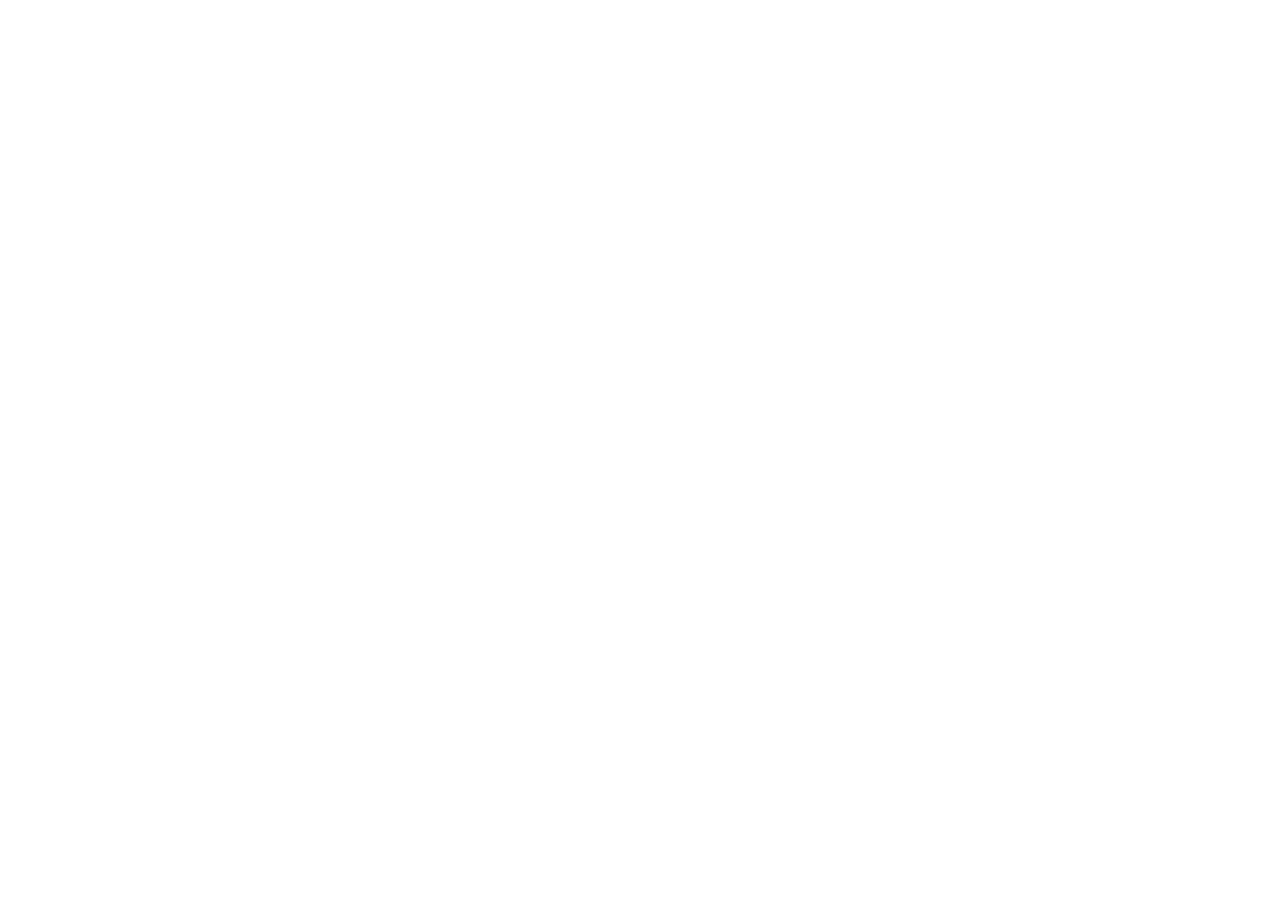
==== index.html @ 8e923820 "project setup" ====
<!DOCTYPE html>
<html lang="en">
<head>
    <meta charset="UTF-8">
    <meta name="viewport" content="width=device-width, initial-scale=1.0">
    <title>Purpose in action</title>
</head>
<body>
    
</body>
</html>
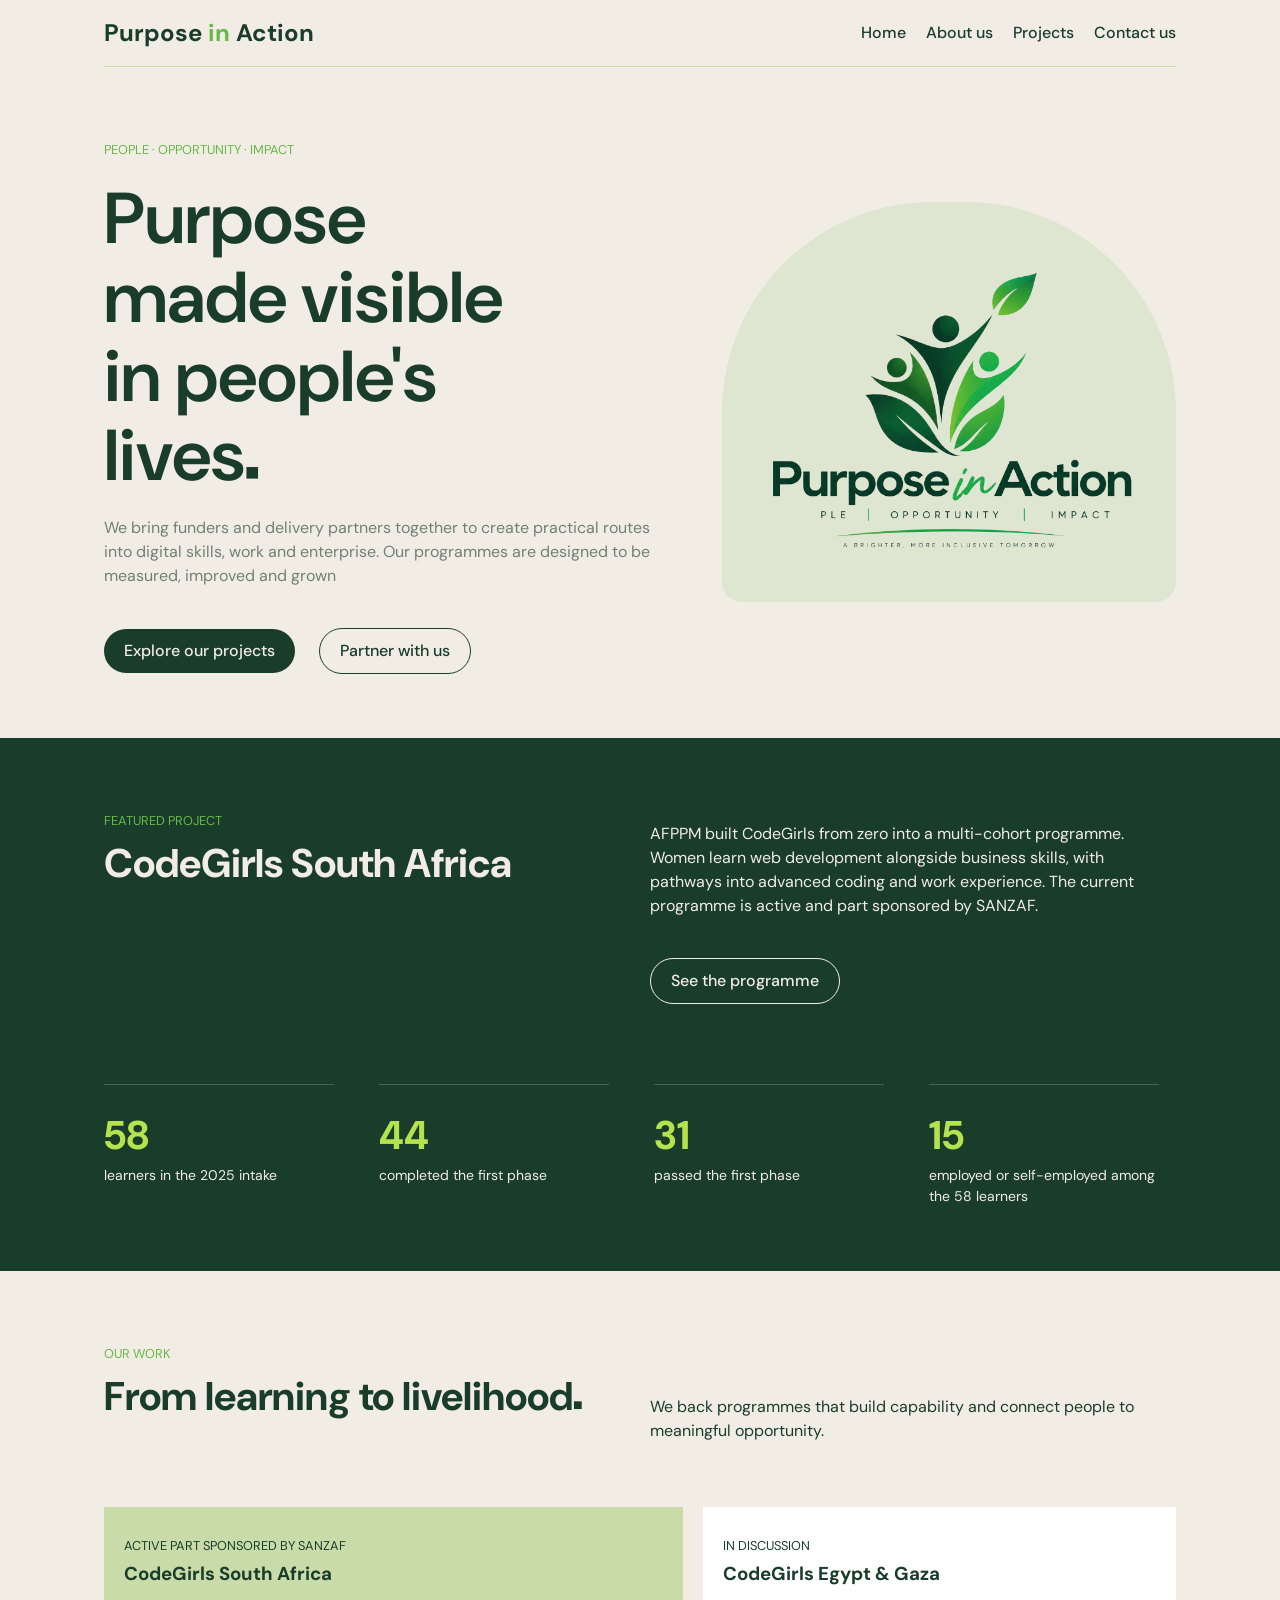
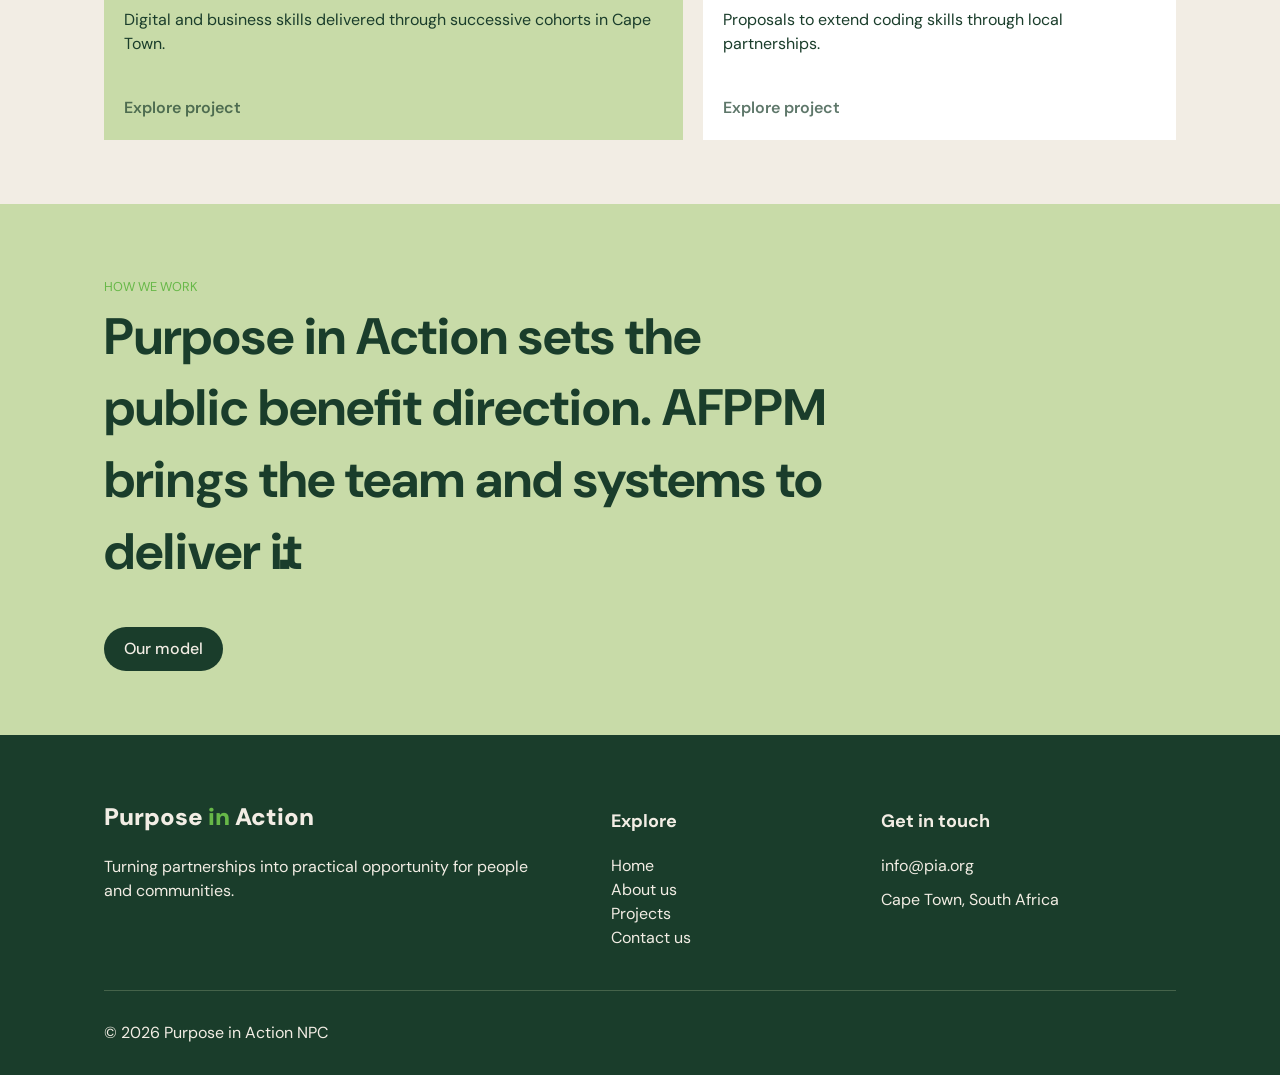
==== commit 17c5a4cd: "completed desktop version" ====
--- a/index.html
+++ b/index.html
@@ -3,9 +3,204 @@
 <head>
     <meta charset="UTF-8">
     <meta name="viewport" content="width=device-width, initial-scale=1.0">
-    <title>Purpose in action</title>
+    <title>Purpose in Action</title>
+    <link rel="stylesheet" href="./assets/css/style.css">
+
+    <!-- favicon -->
+    <link rel="shortcut icon" href="./assets/images/logo/logo-bg-white.jpg" type="image/x-icon" />
+
+    <!-- fonts -->
+     <link rel="preconnect" href="https://fonts.googleapis.com">
+<link rel="preconnect" href="https://fonts.gstatic.com" crossorigin>
+<link href="https://fonts.googleapis.com/css2?family=Baskervville:ital,wght@0,400..700;1,400..700&family=DM+Sans:ital,opsz,wght@0,9..40,100..1000;1,9..40,100..1000&family=DM+Serif+Display:ital@0;1&family=Geist:wght@100..900&family=Inter:ital,opsz,wght@0,14..32,100..900;1,14..32,100..900&family=Josefin+Sans:ital,wght@0,100..700;1,100..700&family=Lora:ital,wght@0,400..700;1,400..700&family=Merriweather:ital,opsz,wght@0,18..144,300..900;1,18..144,300..900&family=Montserrat:ital,wght@0,100..900;1,100..900&family=Nunito:ital,wght@0,200..1000;1,200..1000&family=Overpass:ital,wght@0,100..900;1,100..900&family=Plus+Jakarta+Sans:ital,wght@0,200..800;1,200..800&family=Poppins:ital,wght@0,100;0,200;0,300;0,400;0,500;0,600;0,700;0,800;0,900;1,100;1,200;1,300;1,400;1,500;1,600;1,700;1,800;1,900&family=Roboto:ital,wght@0,100..900;1,100..900&display=swap" rel="stylesheet">
+
 </head>
 <body>
+
+    <header>
+        <div class="container">
+            <nav class="navbar">
+                <div class="logo">
+                    <a href="./index.html">Purpose <span class="logo-green-text">in</span> Action</a>
+                </div>
+                <div class="main-menu">
+                    <ul>
+                        <li><a href="./index.html">Home</a></li>
+                        <li><a href="./pages/about.html">About us</a></li>
+                        <li><a href="./pages/projects.html">Projects</a></li>
+                        <li><a href="./pages/contact.html">Contact us</a></li>
+                    </ul>
+                </div>
+                <button class="hamburger" type="button">
+                <span></span>
+                <span></span>
+                <span></span>
+            </button>
+            </nav>
+        </div>
+        
+    </header>
     
+    <main>
+        <!-- HERO -->
+        <section class="hero section-spacing">
+        <div class="container hero-grid">
+            <div class="hero-content">
+                <p class="tagline light">PEOPLE &middot; OPPORTUNITY &middot; IMPACT</p>
+                <h1>Purpose made visible in people's lives</h1>
+                <p>We bring funders and delivery partners together 
+                    to create practical routes into digital skills, 
+                    work and enterprise. Our programmes are designed to be measured, 
+                    improved and grown</p>
+
+                <div class="buttons">
+                    <a href="./pages/projects.html" class="btn btn-dark">Explore our projects</a>
+                    <a href="./pages/contact.html" class="btn btn-primary">Partner with us</a>
+                </div>
+            </div>
+            <div class="hero-image">
+                <img src="./assets/images/logo/logo-transparent.png" alt="Purpose in Action">
+            </div>
+        </div>
+    </section>
+    <!-- FEATURE -->
+    <section class="featured section-spacing bg-dark">
+        <div class="container">
+            <div class="featured-top grid">
+                <div>
+                    <p class="tagline light">FEATURED PROJECT</p>
+                    <h2>CodeGirls South Africa</h2>
+                </div>
+                <div class="featured-text">
+                    <p>AFPPM built CodeGirls from zero into a multi-cohort programme. Women learn web development alongside business skills, with pathways into advanced coding and work experience. The current programme is active and part sponsored by SANZAF.</p>
+                    <a href="./pages/projects.html" class="btn btn-light">See the programme </a>
+                </div>
+            </div>
+            <div class="stats flex">
+                <div class="stat">
+                    <div class="borderline"></div>
+                    <strong>58</strong>
+                    <p>learners in the 2025 intake</p>
+                </div>
+                <div class="stat">
+                    <div class="borderline"></div>
+                    <strong>44</strong>
+                    <p>completed the first phase</p>
+                </div>
+                <div class="stat">
+                    <div class="borderline"></div>
+                    <strong>31</strong>
+                    <p>passed the first phase</p>
+                </div>
+                <div class="stat">
+                    <div class="borderline"></div>
+                    <strong>15</strong>
+                    <p>employed or self-employed among the 58 learners</p>
+                </div>
+            </div>
+        </div>
+    </section>
+    <!-- OUR WORK -->
+<section class="our-work-section section-spacing">
+            <div class="container">
+                <div class="grid">
+            <div class="work-left">
+                <p class="tagline light">OUR WORK</p>
+                <h2>From learning to livelihood</h2>
+            </div>
+            <div class="work-right">
+                <p>We back programmes that build capability and connect people to meaningful opportunity.</p> 
+            </div>
+            </div>
+            <div class="work-cards-grid hero-grid ">
+                <div class="work-card-big ">
+                    <p class="tagline">ACTIVE PART SPONSORED BY SANZAF</p>
+                    <h3>CodeGirls South Africa</h3>
+                    <p>Digital and business skills delivered through successive cohorts in Cape Town.</p>
+                    <div class="link-text">
+                        <a href="#">Explore project</a>
+                    </div>
+                </div>
+                <div class="work-card-small">
+                    <p class="tagline">IN DISCUSSION</p>
+                    <h3>CodeGirls Egypt & Gaza</h3>
+                    <p>Proposals to extend coding skills through local partnerships.</p>
+                    <div class="link-text">
+                        <a href="#">Explore project</a>
+                    </div>
+                </div>
+
+            </div>
+            </div>
+        </section>
+        <!-- CALL TO ACTION -->
+        <section class="cta-section section-spacing bg-green">
+            <div class="container">
+            <p class="tagline light">HOW WE WORK</p>
+            <h2>Purpose in Action sets the public benefit direction. 
+                AFPPM brings the team and systems to deliver it</h2>
+            <div class="buttons">
+                    <a href="./pages/projects.html" class="btn btn-dark">Our model</a>
+                </div>
+                </div>
+        </section>
+        
+    </main>
+
+    <footer class="footer bg-dark ">
+    <div class="container">
+        <div class="footer-grid">
+            <div class="logo">
+                <a href="index.html" class="logo footer-logo">Purpose <span class="logo-green-text">in</span> Action</a>
+                <p>Turning partnerships into practical opportunity for people and communities.</p>
+            </div>
+
+            <nav>
+                <h2>Explore</h2>
+                <ul>
+                        <li><a href="./index.html">Home</a></li>
+                        <li><a href="./pages/about.html">About us</a></li>
+                        <li><a href="./pages/projects.html">Projects</a></li>
+                        <li><a href="./pages/contact.html">Contact us</a></li>
+                    
+                    </ul>
+            </nav>
+
+            <div>
+                <h2>Get in touch</h2>
+                <address>
+                <a href="mailto:info@pia.org">info@pia.org</a>
+                <p>Cape Town, South Africa</p>
+                </address>
+            </div>
+        </div>
+
+        <div class="footer-bottom">
+            <p>&copy; 2026 Purpose in Action NPC</p>
+        </div>
+    </div>
+</footer>
+
+
+
+
+
+
+
+
+
+
+
+
+
+
+
+
+
+
+
+
+
+    <script src="./assets/js/main.js"></script>
 </body>
 </html>
--- a/assets/css/style.css
+++ b/assets/css/style.css
@@ -0,0 +1,541 @@
+/* ===============================
+ROOT VARIABLES
+================================= */
+:root {
+    --dark-green:  #1a3d2b;
+    --medium-green: #1a3d2bb3;
+    --light-green: #c8dba8;
+    --pale-green: #dee6d2;
+    --cream: #f2ede4;
+    --white: #ffffff;
+    --text-light: #718078;
+    --green-accent: #b5e34d;
+    --lt-green-text: #67b848;
+
+    --spacing-xs: 0.5rem;   /* 8px */
+    --spacing-sm: 1rem;     /* 16px */
+    --spacing-md: 1.5rem;   /* 24px */
+    --spacing-lg: 2rem;     /* 32px */
+    --spacing-xl: 3rem;     /* 48px */
+    --spacing-2xl: 4rem;    /* 64px */
+    --spacing-3xl: 5rem;    /* 80px */
+    --spacing-4xl: 6rem;    /* 96px */
+
+    ----card-radius: 2px;
+}
+
+/* =============================
+BASE STYLES
+================================ */
+* {
+  margin: 0;
+  padding: 0;
+  box-sizing: border-box;
+}
+
+html {
+    scroll-behavior: smooth;
+}
+
+body {
+  font-family: DM Sans;
+  font-size: 16px;
+  line-height: 1.5;
+  background-color: var(--cream);
+  color: var(--dark-green);
+}
+
+.container {
+    max-width: 1200px;
+    margin: 0 auto;
+    padding: 0 var(--spacing-2xl);
+    /* border: 1px solid red; */
+}
+
+.section-spacing {
+  padding: var(--spacing-2xl) 0;
+}
+
+img {
+    display: block;
+    max-width: 100%;
+}
+
+a {
+    color: inherit;
+    text-decoration: none;
+}
+
+ul {
+    list-style: none;
+}
+
+.bg-light {
+    background: var(--cream);
+}
+
+.bg-dark {
+    background: var(--dark-green);
+    color: var(--cream);
+}
+
+.bg-green {
+  background-color: var(--light-green);
+}
+
+.grid {
+    display: grid;
+    grid-template-columns: 1fr 1fr;
+    gap: 20px;
+}
+
+.flex {
+    display: flex;
+    justify-content: space-between;
+}
+
+.three-col-grid {
+  display: grid;
+  grid-template-columns: 1fr 1fr 1fr;
+  gap: 20px;
+}
+
+/* Buttons */
+
+.btn {
+  display: inline-block;
+  padding: 10px 20px;
+  background: var(--light-green);
+  color: #333;
+  font-weight: 500;
+  text-decoration: none;
+  border: none;
+  border-radius: 50px;
+  cursor: pointer;
+  text-align: center;
+  transition: 0.5s;
+}
+
+.btn:hover {
+  opacity: 0.8;
+}
+
+.btn-primary {
+  background: transparent;
+  color: var(--dark-green);
+  border: 1px solid var(--dark-green);
+}
+
+.btn-dark {
+  background: var(--dark-green);
+  color: var(--cream);
+}
+
+.btn-light {
+  background: transparent;
+  color: var(--cream);
+  border: 1px solid var(--cream);
+}
+
+.tagline {
+    font-size: 0.8rem;
+    line-height: 1.4;
+    font-weight: normal;
+    margin: 10px 0 5px;
+}
+
+.tagline.light {
+    color: var(--lt-green-text);
+}
+
+.logo-green-text {
+    color: var(--lt-green-text);
+}
+
+.hero h1 {
+    font-size: 4.5rem;
+    line-height: 1.1;
+    font-weight: 600;
+    margin: 20px 0;
+    max-width: 80%;
+}
+
+.hero p {
+    color: var(--text-light);
+    max-width: 560px;
+
+}
+
+.hero h1:after {
+  content: "\25A0";
+  font-size: 24px;
+}
+
+h2 {
+    font-size: 2.5rem;
+  line-height: 1.4;
+}
+
+address {
+  font-weight: 400;
+  font-style: normal;
+}
+/* ============== NAVIGATION */
+.navbar .logo a {
+  font-weight: 700;
+  font-size: 1.5rem;
+  color: var(--green-dark);
+}
+
+.navbar ul li a {
+  font-weight: 500;
+  color: var(--text-primary);
+}
+
+.navbar {
+  display: flex;
+  justify-content: space-between;
+  align-items: center;
+  border-bottom: 1px solid var(--light-green);
+  padding: 15px 0;
+}
+
+.navbar ul {
+  display: flex;
+  gap: 20px;
+}
+
+/* =======================================
+HERO
+========================================== */
+
+.hero-grid {
+    display: grid;
+    grid-template-columns: 1.1fr 0.9fr;
+    gap: 4rem;
+    align-items: center;
+}
+
+.buttons a {
+  margin-right: 20px;
+}
+
+.hero-image {
+  background-color: var(--pale-green);
+  border-top-left-radius: 210px;
+  border-top-right-radius: 210px;
+  border-bottom-left-radius: 20px;
+  border-bottom-right-radius: 20px;
+  width: 100%;
+  height: 400px;
+
+}
+
+.hero-image img {
+  /* max-width: 80%; */
+  margin-top: 60px;
+}
+
+.hero-grid p:last-of-type {
+    padding-bottom: 40px;
+
+}
+/* ======================================
+FEATURE
+========================================= */
+.featured-text p {
+    margin-top: 20px;   
+}
+
+.featured-text a {
+    margin-top: 40px;   
+}
+
+.stats {
+    margin-top: 80px;
+}
+
+
+.stat:last-child{
+    width: 23%;
+}
+
+.stat strong {
+    font-size: 2.5rem;
+    margin-top: 20px;
+    color: var(--green-accent);
+    display: inline-block;
+}
+
+.stat p {
+    font-size: 0.875rem;
+}
+
+.borderline {
+  width: 230px;
+  height: 1px;
+  background-color: #c8dba83e;
+}
+
+/* ======================================
+OUR WORK
+========================================= */
+.our-work-section h2:after , .cta-section h2:after {
+  content: "\25A0";
+  font-size: 16px;
+}
+.work-right {
+    margin-top: 60px;
+}
+
+.work-cards-grid {
+    gap: 1.25rem;
+    margin-top: var(--spacing-2xl);
+}
+
+.work-card-big {
+  background-color: var(--light-green);
+  padding: 20px;
+  border-radius: var(--card-radius);
+}
+
+.work-card-small {
+  background-color: var(--white);
+  padding: 20px;
+  border-radius: var(--card-radius);
+}
+
+.work-cards-grid h3 {
+  margin-bottom: 20px;
+}
+
+.link-text a{
+  font-weight: 600;
+  color: var(--medium-green);
+}
+
+/* ======================================
+CALL TO ACTION
+========================================= */
+.cta-section h2{
+  font-size: 3.2rem;
+  max-width: 730px;
+  margin-bottom: 40px;
+}
+
+
+/* ======================================
+ABOUT PAGE
+========================================= */
+.about-head p:last-of-type {
+    padding-top: 20px;
+}
+
+.model-info h2 {
+  line-height: 1.2;
+}
+
+.model-info h2:after,.governance h2:after,.pipeline h2:after {
+  content: "\25A0";
+  font-size: 16px;
+}
+
+.model-info .featured-text p {
+  margin-bottom: 20px;
+}
+
+.governance .featured-text {
+  margin-top: 40px;
+  width: 75%;
+}
+
+.governance-grid {
+  margin-top: var(--spacing-2xl);
+}
+
+.governance-grid .card {
+  border-radius: var(----card-radius);
+}
+/* =======================================
+PROJECTS PAGE
+========================================== */
+
+.sponsor {
+  background-color: var(--light-green);
+  padding: var(--spacing-xl);
+}
+.sponsor-info {
+  margin-top: 40px;
+}
+
+.sponsor-details {
+  padding: 0;
+}
+
+.pipeline .featured-text {
+  margin-top: 40px;
+}
+
+.cta-section h2:last-of-type:after {
+  content: "\25A0";
+  font-size: 19px;
+  position: relative;
+  right: 23.12px;
+  top: 1px;
+}
+
+.three-col-grid .card {
+  background-color: var(--white);
+  padding: var(--spacing-md);
+  border-radius: var(--card-radius);
+}
+
+.three-col-grid .card p:last-of-type {
+  font-size: 14px;
+  margin-top: 20px;
+}
+
+/* =======================================
+CONTACT PAGE
+========================================== */
+.contact-details {
+  padding: 0 0 var(--spacing-2xl);
+}
+.contact-head h1 {
+    max-width: 700px;
+}
+
+.contact-cards .card {
+  background-color: var(--white);
+  border-radius: var(----card-radius);
+  padding: var(--spacing-md);
+}
+
+.contact-cards .card p {
+  margin: 20px 0;
+}
+
+.contact-cards .card a {
+  font-weight: 600;
+  margin-bottom: 2px;
+  display: block;
+}
+
+.contact-cards .card:last-child h2 {
+  font-size: 1.5em;
+}
+
+/* ======================================
+FOOTER
+========================================= */
+.footer {
+    padding: 4rem 0 0;
+}
+.footer-grid {
+    display: grid;
+    grid-template-columns: 1.5fr 0.7fr 1fr;
+    gap: 4rem;
+    border-bottom: 1px solid #c8dba83e;
+    padding-bottom: 40px;
+}
+
+.footer .logo a {
+  color: var(--cream-color);
+  font-weight: 900;
+  font-size: 1.5rem;
+  display: block;
+  margin-bottom: 20px;
+}
+
+.footer address {
+  color: var(--cream-color);
+}
+
+.footer h2 {
+    font-size: 1.125rem;
+    margin: 10px 0 20px;
+}
+
+.footer p{
+    margin: 10px 0;
+}
+
+.footer-bottom {
+    padding: 20px 0;
+}
+
+
+
+/* ============== HAMBURGER */
+
+.hamburger {
+  display: none;
+  flex-direction: column;
+  gap: 5px;
+  padding: 5px;
+  border: 0;
+  background: transparent;
+  cursor: pointer;
+}
+
+.hamburger span {
+  display: block;
+  width: 25px;
+  height: 3px;
+  background-color: var(--dark-green);
+}
+
+/* =============================================
+MEDIA QUERIES
+================================================ */
+
+@media (max-width: 960px){
+
+}
+
+@media (max-width: 670px) {
+  .container {
+    max-width: 1100px;
+    margin: 0 auto;
+    padding: 0 15px;
+  }
+
+  .navbar {
+    position: relative;
+  }
+
+  .hamburger {
+    display: flex;
+  }
+
+  .main-menu {
+    display: none;
+    position: absolute;
+    top: 100%;
+    left: 0;
+    width: 100%;
+    background-color: white;
+    padding: 20px;
+    z-index: 10;
+  }
+
+  .main-menu.active {
+    display: block;
+  }
+
+  .navbar ul {
+    display: flex;
+    flex-direction: column;
+    gap: 0;
+    padding: 20px;
+  }
+
+  .navbar ul li a {
+    display: block;
+    padding: 15px 0;
+  }
+}
+
+@media (max-width: 500px) {
+  
+}
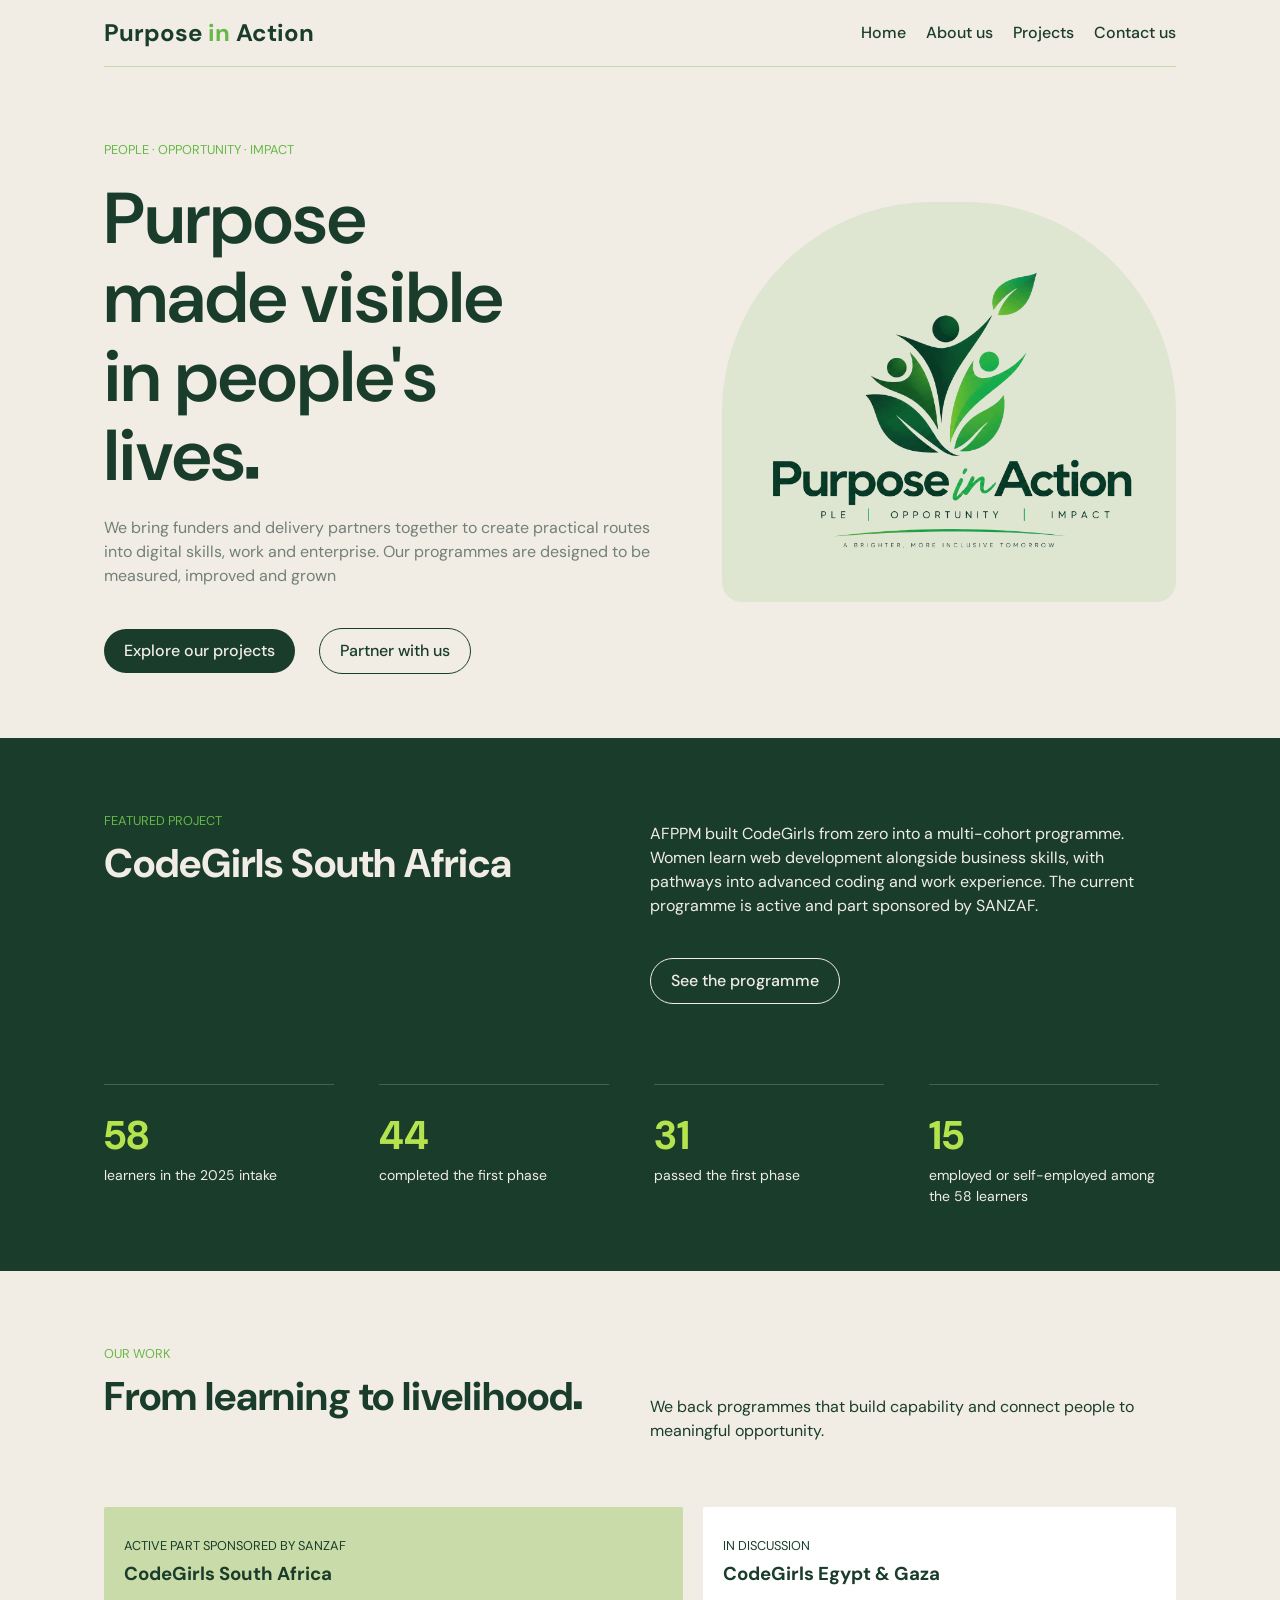
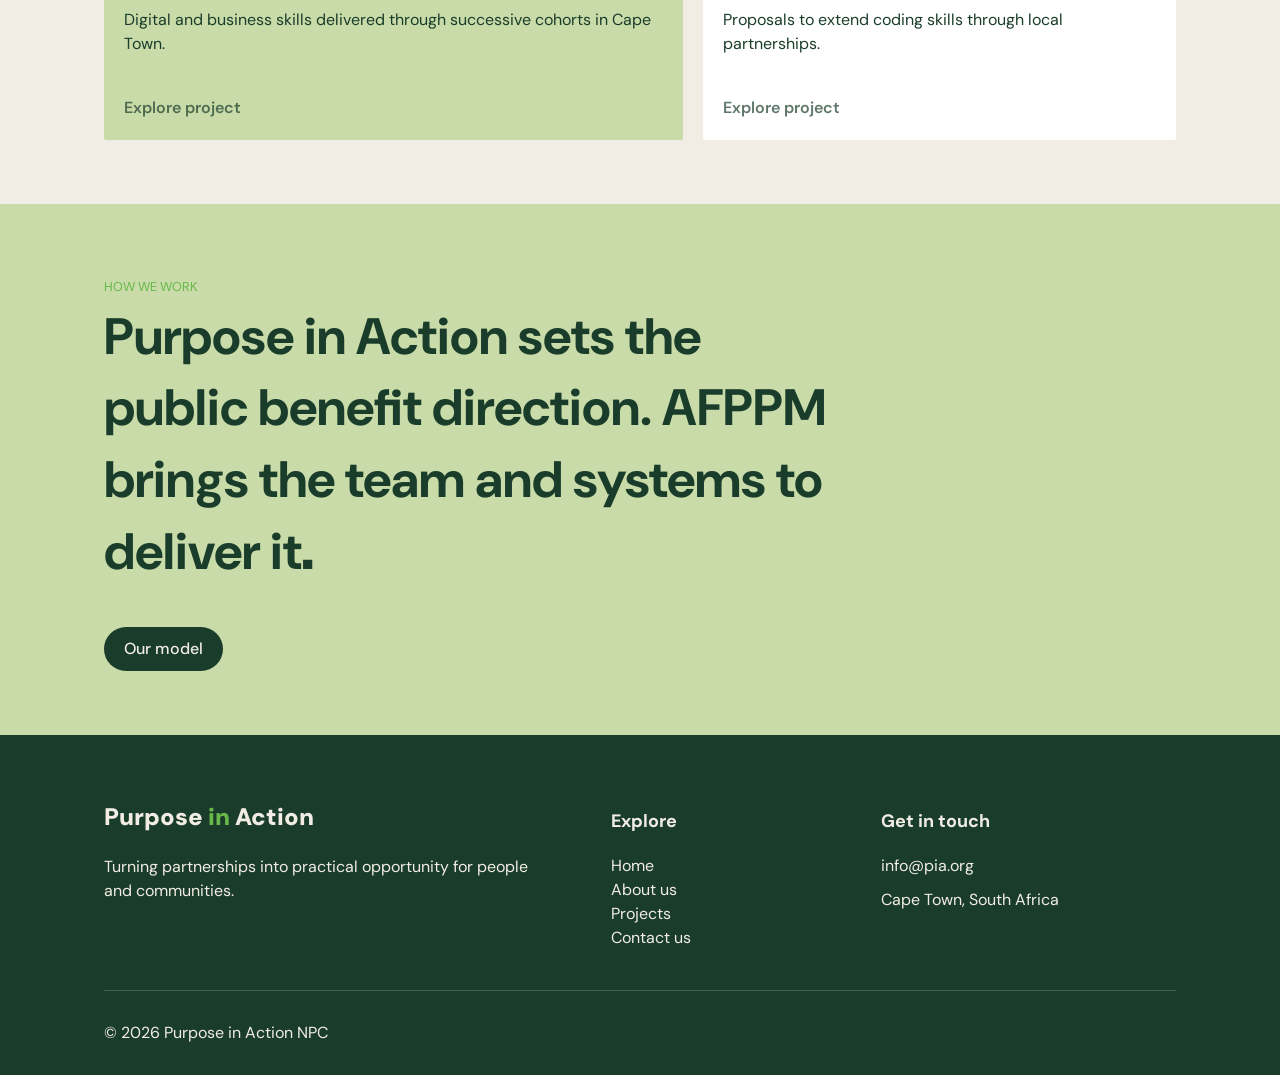
==== commit 918d1363: "Added media query for device size 768px" ====
--- a/index.html
+++ b/index.html
@@ -103,7 +103,7 @@
     <!-- OUR WORK -->
 <section class="our-work-section section-spacing">
             <div class="container">
-                <div class="grid">
+                <div class="grid ">
             <div class="work-left">
                 <p class="tagline light">OUR WORK</p>
                 <h2>From learning to livelihood</h2>
@@ -166,7 +166,7 @@
                     </ul>
             </nav>
 
-            <div>
+            <div class="company-address">
                 <h2>Get in touch</h2>
                 <address>
                 <a href="mailto:info@pia.org">info@pia.org</a>
--- a/assets/css/style.css
+++ b/assets/css/style.css
@@ -21,7 +21,7 @@
     --spacing-3xl: 5rem;    /* 80px */
     --spacing-4xl: 6rem;    /* 96px */
 
-    ----card-radius: 2px;
+    --card-radius: 2px;
 }
 
 /* =============================
@@ -354,7 +354,8 @@
 }
 
 .governance-grid .card {
-  border-radius: var(----card-radius);
+  border-radius: var(--card-radius);
+  border-top: 2px solid var(--dark-green);
 }
 /* =======================================
 PROJECTS PAGE
@@ -380,7 +381,7 @@
   content: "\25A0";
   font-size: 19px;
   position: relative;
-  right: 23.12px;
+  right: 0px;
   top: 1px;
 }
 
@@ -393,6 +394,10 @@
 .three-col-grid .card p:last-of-type {
   font-size: 14px;
   margin-top: 20px;
+}
+
+.three-col-grid {
+  margin-top: var(--spacing-2xl);
 }
 
 /* =======================================
@@ -407,7 +412,7 @@
 
 .contact-cards .card {
   background-color: var(--white);
-  border-radius: var(----card-radius);
+  border-radius: var(--card-radius);
   padding: var(--spacing-md);
 }
 
@@ -490,16 +495,37 @@
 ================================================ */
 
 @media (max-width: 960px){
-
-}
-
-@media (max-width: 670px) {
+.hero h1 {
+    font-size: 3.5rem;
+}
+
+.hero h1:after {
+  font-size: 18px;
+}
+
+.hero-image {
+   height: 340px;
+}
+
+.borderline {
+  width: 200px;
+}
+
+}
+
+@media (max-width: 768px) {
   .container {
     max-width: 1100px;
-    margin: 0 auto;
-    padding: 0 15px;
-  }
-
+    padding: 0 var(--spacing-lg);
+  }
+
+  .section-spacing{
+    padding: var(--spacing-xl) 0;
+  }
+  .grid {
+    grid-template-columns: 1fr;
+  }
+  
   .navbar {
     position: relative;
   }
@@ -534,8 +560,281 @@
     display: block;
     padding: 15px 0;
   }
-}
-
-@media (max-width: 500px) {
+/* hero */
+  .hero-grid {
+    grid-template-columns: 1fr;
+    justify-items: center;
+    text-align: center;
+  }
+
+  .hero h1 {
+    max-width: 80%;
+    margin: 0px auto;
+  }
+
+  .hero-content p {
+    margin: 20px auto;
+  }
+
+  .hero-grid p:last-of-type {
+    padding-bottom: 20px;
+}
+
+  .hero-image {
+   width: 60%;
+   height: 345px;
+  border-top-left-radius: 170px;
+  border-top-right-radius: 170px; 
+}
+
+  .hero-image img {
+  width: 80%;
+  margin: 60px auto 0;
+}
+
+/* feature */
+
+.stat strong {
+    font-size: 2rem;
+}
+
+.borderline {
+  width: 160px;
+}
+/* our work */
+
+.work-left, .work-right {
+  text-align: center;
+}
+
+.work-right {
+    margin-top: 0px;
+}
+
+.work-cards-grid {
+    grid-template-columns: 0.8fr 0.6fr;
+    margin-top: var(--spacing-xl);
+    text-align: left;
+}
+
+.work-cards-grid h3 {
+  margin-bottom: 10px;
+}
+
+.work-card-big p:last-of-type, .work-card-small p:last-of-type {
+  padding: 0 0 10px;
+}
+
+/* cta */
+.cta-section h2{
+  font-size: 2.5rem;
   
+}
+
+/* ABOUT PAGE */
+
+.about-head {
+  text-align: center;
+}
+
+.about-head h1 {
+  width: 100%;
+  margin: 15px auto;
+
+}
+
+.about-head p{
+  margin: 0 auto;
+}
+
+/* feature */
+.featured-top.grid {
+  gap: 0px;
+}
+.featured-text {
+  margin-top: 20px;
+}
+
+.grid.governance  {
+    gap: 0px;
+}
+
+/* .featured-text p {
+    margin-top: 20px;
+} */
+
+.featured-text p:first-of-type {
+    width: 100%;
+}
+
+.pipeline .featured-text {
+    margin-top: 0px;
+}
+.governance .featured-text {
+    margin-top: 0px;
+    width: 75%;
+}
+
+.governance-grid {
+  margin-top: var(--spacing-xl);
+}
+
+.three-col-grid {
+  margin-top: var(--spacing-xl);
+  grid-template-columns: 1fr;
+}
+
+  
+
+}
+
+@media (max-width: 375px) {
+   .container {
+    max-width: 1100px;
+    margin: 0 auto;
+    padding: 0 var(--spacing-sm);
+  }
+
+  .section-spacing{
+    padding: var(--spacing-xl) 0;
+  }
+
+   .hero h1 {
+    margin: 10px auto;
+    font-size: 2.5em;
+  }
+
+  .hero h1:after {
+  font-size: 12px;
+}
+
+.buttons {
+  display: grid;
+  gap: 20px;
+}
+
+.buttons a {
+  margin-right: 0px;
+}
+
+  .hero-image {
+   width: 100%;
+   height: 255px;
+  border-top-left-radius: 130px;
+  border-top-right-radius: 130px; 
+ 
+}
+
+  .hero-image img {
+  width: 90%;
+  margin: 30px auto 0;
+}
+
+.hero-grid {
+  gap: 3rem;
+}
+
+h2 {
+    font-size: 2rem;
+}
+
+.flex {
+  flex-direction: column;
+  justify-content: center;
+  text-align: center;
+}
+
+.borderline {
+  display: none;
+}
+
+.featured .grid {
+ text-align: center;
+}
+
+.featured-top .tagline, .our-work-section .tagline {
+  margin-bottom: var(--spacing-sm);
+}
+
+.stats {
+    margin-top: var(--spacing-xl);
+}
+
+.stat:last-child{
+    text-align: center;
+    width: 100%;
+}
+
+.stat {
+  margin: 10px 0 0;
+}
+
+.our-work-section h2:after , .cta-section h2:after, .cta-section h2:last-of-type:after{
+  font-size: 12px;
+}
+
+.work-cards-grid {
+    grid-template-columns: 1fr;
+    margin-top: var(--spacing-xl);
+    text-align: left;
+}
+
+.work-card-big p, .work-card-small p {
+  display: block;
+  margin-bottom: 12px;
+}
+
+.cta-section h2 {
+  font-size: 1.8em;
+  margin-top: 12px;
+}
+
+.footer {
+    padding: 2.5rem 0 0;
+} 
+
+.footer-grid {
+    grid-template-columns: repeat(0, 1fr);
+    grid-template-rows: repeat(0, 1fr);
+    gap: 10px;
+}
+
+.footer-grid .logo {
+    grid-column: span 3 / span 3;
+}
+
+.footer-grid nav {
+   grid-row: span 2 / span 2;
+    grid-row-start: 2;
+    margin-bottom: 10px;
+}
+
+.footer-grid .company-address {
+    grid-row: span 2 / span 2;
+    grid-row-start: 4;
+}
+  
+
+.footer h2 {
+    margin: 10px 0 10px;
+}
+
+.featured-text p {
+        margin-top: 0px;
+    }
+
+.governance .featured-text {
+    margin-top: 0px;
+    width: 100%;
+}
+
+    .featured-text p:first-of-type {
+        margin-bottom: 0px;
+        width: 100%;
+    }
+
+
+
+
+
 }
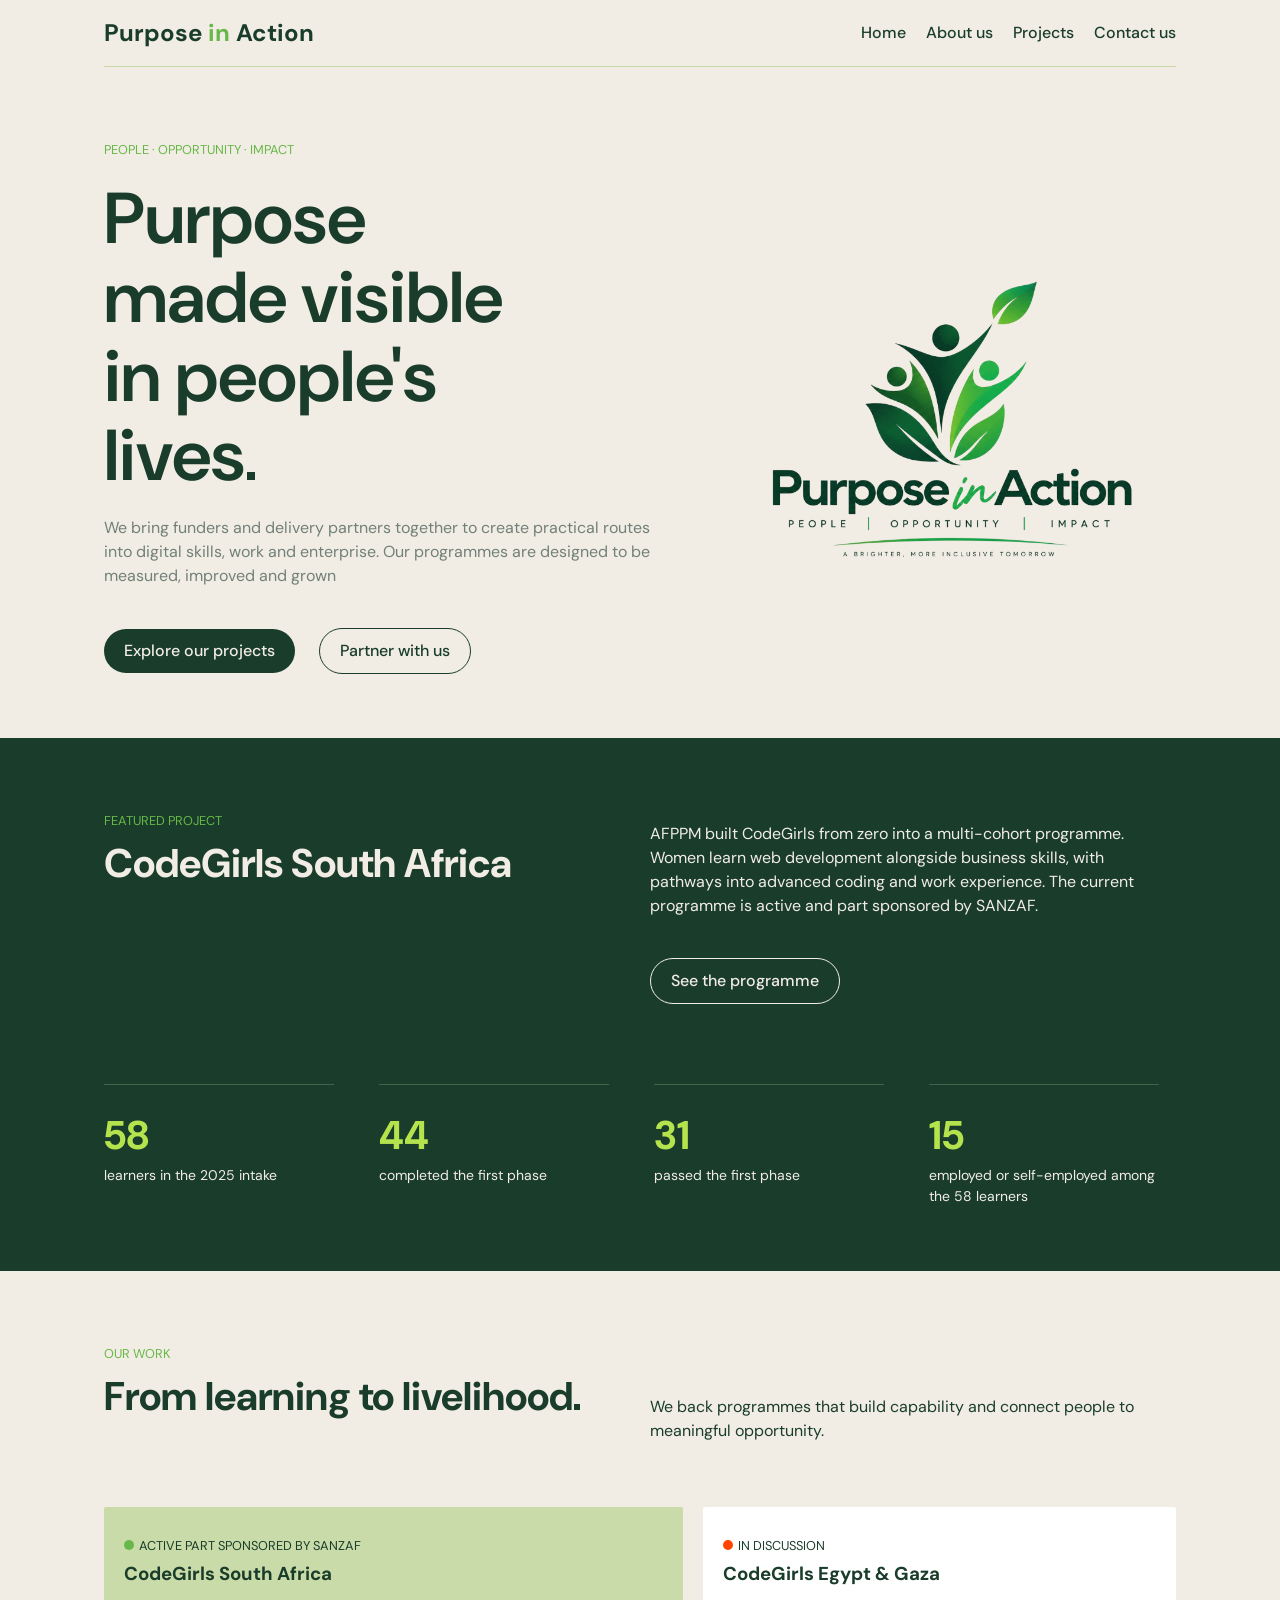
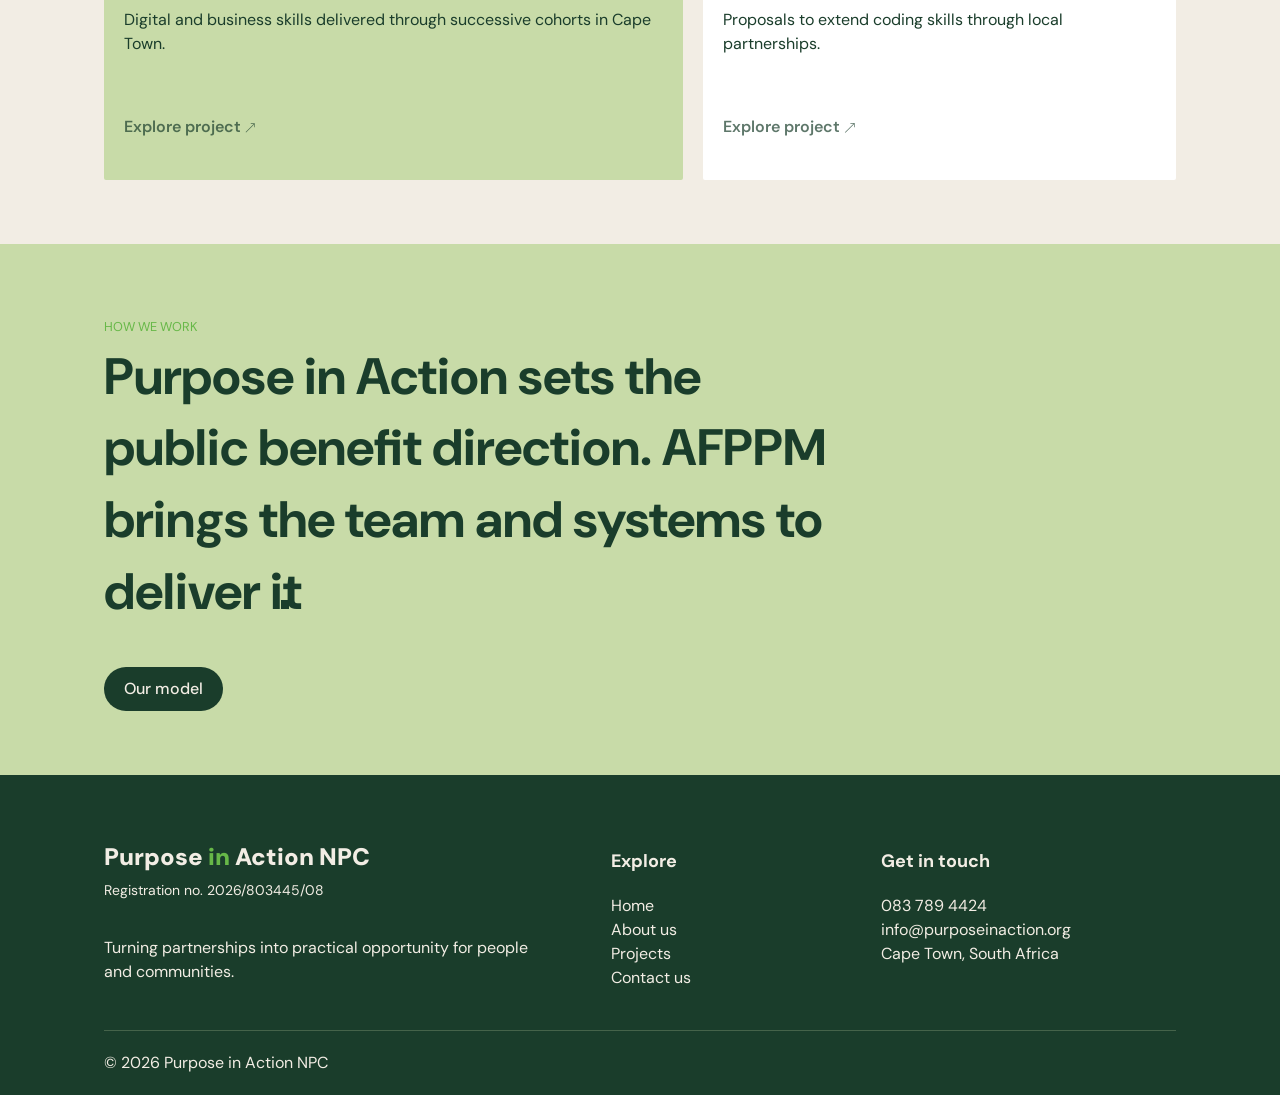
==== commit cf329ce5: "Added images and icons" ====
--- a/index.html
+++ b/index.html
@@ -47,7 +47,7 @@
         <div class="container hero-grid">
             <div class="hero-content">
                 <p class="tagline light">PEOPLE &middot; OPPORTUNITY &middot; IMPACT</p>
-                <h1>Purpose made visible in people's lives</h1>
+                <h1>Purpose made visible in people's lives<span class="square"></span></h1>
                 <p>We bring funders and delivery partners together 
                     to create practical routes into digital skills, 
                     work and enterprise. Our programmes are designed to be measured, 
@@ -59,7 +59,7 @@
                 </div>
             </div>
             <div class="hero-image">
-                <img src="./assets/images/logo/logo-transparent.png" alt="Purpose in Action">
+                <img src="./assets/images/logo/logo-bg-white-transparent.png" alt="Purpose in Action">
             </div>
         </div>
     </section>
@@ -106,7 +106,7 @@
                 <div class="grid ">
             <div class="work-left">
                 <p class="tagline light">OUR WORK</p>
-                <h2>From learning to livelihood</h2>
+                <h2>From learning to livelihood<span class="square"></span></h2>
             </div>
             <div class="work-right">
                 <p>We back programmes that build capability and connect people to meaningful opportunity.</p> 
@@ -114,19 +114,23 @@
             </div>
             <div class="work-cards-grid hero-grid ">
                 <div class="work-card-big ">
-                    <p class="tagline">ACTIVE PART SPONSORED BY SANZAF</p>
+                    <p class="tagline"><span class="circle"></span> ACTIVE PART SPONSORED BY SANZAF</p>
                     <h3>CodeGirls South Africa</h3>
                     <p>Digital and business skills delivered through successive cohorts in Cape Town.</p>
                     <div class="link-text">
-                        <a href="#">Explore project</a>
+                        <a href="./pages/projects.html">Explore project
+                           <svg class="arrow" width="64px" height="64px" viewBox="0 0 24 24" xmlns="http://www.w3.org/2000/svg" fill="#1a3d2bb3"><g id="SVGRepo_bgCarrier" stroke-width="0"></g><g id="SVGRepo_tracerCarrier" stroke-linecap="round" stroke-linejoin="round"></g><g id="SVGRepo_iconCarrier"><path d="M13 5h6v6h-1V6.707L6.104 18.604l-.707-.707L17.293 6H13z"></path><path fill="none" d="M0 0h24v24H0z"></path></g></svg>
+                        </a>
                     </div>
                 </div>
                 <div class="work-card-small">
-                    <p class="tagline">IN DISCUSSION</p>
+                    <p class="tagline"><span class="circle-two"></span> IN DISCUSSION</p>
                     <h3>CodeGirls Egypt & Gaza</h3>
                     <p>Proposals to extend coding skills through local partnerships.</p>
                     <div class="link-text">
-                        <a href="#">Explore project</a>
+                       <a href="./pages/projects.html">Explore project
+                           <svg class="arrow arrow-two" width="64px" height="64px" viewBox="0 0 24 24" xmlns="http://www.w3.org/2000/svg" fill="#1a3d2bb3"><g id="SVGRepo_bgCarrier" stroke-width="0"></g><g id="SVGRepo_tracerCarrier" stroke-linecap="round" stroke-linejoin="round"></g><g id="SVGRepo_iconCarrier"><path d="M13 5h6v6h-1V6.707L6.104 18.604l-.707-.707L17.293 6H13z"></path><path fill="none" d="M0 0h24v24H0z"></path></g></svg>
+                        </a>
                     </div>
                 </div>
 
@@ -138,7 +142,7 @@
             <div class="container">
             <p class="tagline light">HOW WE WORK</p>
             <h2>Purpose in Action sets the public benefit direction. 
-                AFPPM brings the team and systems to deliver it</h2>
+                AFPPM brings the team and systems to deliver it<span class="square"></span></h2>
             <div class="buttons">
                     <a href="./pages/projects.html" class="btn btn-dark">Our model</a>
                 </div>
@@ -151,7 +155,8 @@
     <div class="container">
         <div class="footer-grid">
             <div class="logo">
-                <a href="index.html" class="logo footer-logo">Purpose <span class="logo-green-text">in</span> Action</a>
+                <a href="index.html" class="logo footer-logo">Purpose <span class="logo-green-text">in</span> Action NPC</a>
+                <p class="registration">Registration no. 2026/803445/08</p>
                 <p>Turning partnerships into practical opportunity for people and communities.</p>
             </div>
 
@@ -169,8 +174,9 @@
             <div class="company-address">
                 <h2>Get in touch</h2>
                 <address>
-                <a href="mailto:info@pia.org">info@pia.org</a>
-                <p>Cape Town, South Africa</p>
+                    <a href="tel:+27837894424">083 789 4424</a><br>
+                    <a href="mailto:info@purposeinaction.org">info@purposeinaction.org</a>
+                    <p>Cape Town, South Africa</p>
                 </address>
             </div>
         </div>
--- a/assets/css/style.css
+++ b/assets/css/style.css
@@ -2,26 +2,26 @@
 ROOT VARIABLES
 ================================= */
 :root {
-    --dark-green:  #1a3d2b;
-    --medium-green: #1a3d2bb3;
-    --light-green: #c8dba8;
-    --pale-green: #dee6d2;
-    --cream: #f2ede4;
-    --white: #ffffff;
-    --text-light: #718078;
-    --green-accent: #b5e34d;
-    --lt-green-text: #67b848;
-
-    --spacing-xs: 0.5rem;   /* 8px */
-    --spacing-sm: 1rem;     /* 16px */
-    --spacing-md: 1.5rem;   /* 24px */
-    --spacing-lg: 2rem;     /* 32px */
-    --spacing-xl: 3rem;     /* 48px */
-    --spacing-2xl: 4rem;    /* 64px */
-    --spacing-3xl: 5rem;    /* 80px */
-    --spacing-4xl: 6rem;    /* 96px */
-
-    --card-radius: 2px;
+  --dark-green: #1a3d2b;
+  --medium-green: #1a3d2bb3;
+  --light-green: #c8dba8;
+  --pale-green: #dee6d2;
+  --cream: #f2ede4;
+  --white: #ffffff;
+  --text-light: #718078;
+  --green-accent: #b5e34d;
+  --lt-green-text: #67b848;
+
+  --spacing-xs: 0.5rem; /* 8px */
+  --spacing-sm: 1rem; /* 16px */
+  --spacing-md: 1.5rem; /* 24px */
+  --spacing-lg: 2rem; /* 32px */
+  --spacing-xl: 3rem; /* 48px */
+  --spacing-2xl: 4rem; /* 64px */
+  --spacing-3xl: 5rem; /* 80px */
+  --spacing-4xl: 6rem; /* 96px */
+
+  --card-radius: 2px;
 }
 
 /* =============================
@@ -34,7 +34,7 @@
 }
 
 html {
-    scroll-behavior: smooth;
+  scroll-behavior: smooth;
 }
 
 body {
@@ -46,10 +46,10 @@
 }
 
 .container {
-    max-width: 1200px;
-    margin: 0 auto;
-    padding: 0 var(--spacing-2xl);
-    /* border: 1px solid red; */
+  max-width: 1200px;
+  margin: 0 auto;
+  padding: 0 var(--spacing-2xl);
+  /* border: 1px solid red; */
 }
 
 .section-spacing {
@@ -57,26 +57,26 @@
 }
 
 img {
-    display: block;
-    max-width: 100%;
+  display: block;
+  max-width: 100%;
 }
 
 a {
-    color: inherit;
-    text-decoration: none;
+  color: inherit;
+  text-decoration: none;
 }
 
 ul {
-    list-style: none;
+  list-style: none;
 }
 
 .bg-light {
-    background: var(--cream);
+  background: var(--cream);
 }
 
 .bg-dark {
-    background: var(--dark-green);
-    color: var(--cream);
+  background: var(--dark-green);
+  color: var(--cream);
 }
 
 .bg-green {
@@ -84,14 +84,14 @@
 }
 
 .grid {
-    display: grid;
-    grid-template-columns: 1fr 1fr;
-    gap: 20px;
+  display: grid;
+  grid-template-columns: 1fr 1fr;
+  gap: 20px;
 }
 
 .flex {
-    display: flex;
-    justify-content: space-between;
+  display: flex;
+  justify-content: space-between;
 }
 
 .three-col-grid {
@@ -126,6 +126,11 @@
   border: 1px solid var(--dark-green);
 }
 
+.btn-primary:hover {
+  color: var(--medium-green);
+  border-color: var(--medium-green);
+}
+
 .btn-dark {
   background: var(--dark-green);
   color: var(--cream);
@@ -137,42 +142,55 @@
   border: 1px solid var(--cream);
 }
 
+.btn-light:hover {
+  color: var(--green-accent);
+  border-color: var(--green-accent);
+}
+
 .tagline {
-    font-size: 0.8rem;
-    line-height: 1.4;
-    font-weight: normal;
-    margin: 10px 0 5px;
+  font-size: 0.8rem;
+  line-height: 1.4;
+  font-weight: normal;
+  margin: 10px 0 5px;
 }
 
 .tagline.light {
-    color: var(--lt-green-text);
+  color: var(--lt-green-text);
 }
 
 .logo-green-text {
-    color: var(--lt-green-text);
+  color: var(--lt-green-text);
 }
 
 .hero h1 {
-    font-size: 4.5rem;
-    line-height: 1.1;
-    font-weight: 600;
-    margin: 20px 0;
-    max-width: 80%;
+  font-size: 4.5rem;
+  line-height: 1.1;
+  font-weight: 600;
+  margin: 20px 0;
+  max-width: 80%;
 }
 
 .hero p {
-    color: var(--text-light);
-    max-width: 560px;
-
-}
-
-.hero h1:after {
-  content: "\25A0";
-  font-size: 24px;
-}
+  color: var(--text-light);
+  max-width: 560px;
+}
+
+.hero .square {
+  display: inline-block;
+  width: 8px;
+  height: 8px;
+  background-color: var(--dark-green);
+  margin-left: 2px;
+}
+
+.about-head .square{
+  position: relative;
+  right: 8px;
+}
+
 
 h2 {
-    font-size: 2.5rem;
+  font-size: 2.5rem;
   line-height: 1.4;
 }
 
@@ -210,65 +228,54 @@
 ========================================== */
 
 .hero-grid {
-    display: grid;
-    grid-template-columns: 1.1fr 0.9fr;
-    gap: 4rem;
-    align-items: center;
+  display: grid;
+  grid-template-columns: 1.1fr 0.9fr;
+  gap: 4rem;
+  align-items: center;
 }
 
 .buttons a {
   margin-right: 20px;
 }
 
-.hero-image {
-  background-color: var(--pale-green);
-  border-top-left-radius: 210px;
-  border-top-right-radius: 210px;
-  border-bottom-left-radius: 20px;
-  border-bottom-right-radius: 20px;
-  width: 100%;
-  height: 400px;
-
-}
 
 .hero-image img {
   /* max-width: 80%; */
-  margin-top: 60px;
+  margin-top: 40px;
 }
 
 .hero-grid p:last-of-type {
-    padding-bottom: 40px;
-
-}
+  padding-bottom: 40px;
+}
+
 /* ======================================
 FEATURE
 ========================================= */
 .featured-text p {
-    margin-top: 20px;   
+  margin-top: 20px;
 }
 
 .featured-text a {
-    margin-top: 40px;   
+  margin-top: 40px;
 }
 
 .stats {
-    margin-top: 80px;
-}
-
-
-.stat:last-child{
-    width: 23%;
+  margin-top: 80px;
+}
+
+.stat:last-child {
+  width: 23%;
 }
 
 .stat strong {
-    font-size: 2.5rem;
-    margin-top: 20px;
-    color: var(--green-accent);
-    display: inline-block;
+  font-size: 2.5rem;
+  margin-top: 20px;
+  color: var(--green-accent);
+  display: inline-block;
 }
 
 .stat p {
-    font-size: 0.875rem;
+  font-size: 0.875rem;
 }
 
 .borderline {
@@ -280,17 +287,23 @@
 /* ======================================
 OUR WORK
 ========================================= */
-.our-work-section h2:after , .cta-section h2:after {
-  content: "\25A0";
-  font-size: 16px;
+.our-work-section .square, .cta-section .square,
+.governance .square,
+.pipeline .square  
+ {
+ width: 6px;
+  height: 6px;
+  background-color: var(--dark-green);
+    display: inline-block;
+  margin-left: 1px;
 }
 .work-right {
-    margin-top: 60px;
+  margin-top: 60px;
 }
 
 .work-cards-grid {
-    gap: 1.25rem;
-    margin-top: var(--spacing-2xl);
+  gap: 1.25rem;
+  margin-top: var(--spacing-2xl);
 }
 
 .work-card-big {
@@ -309,36 +322,92 @@
   margin-bottom: 20px;
 }
 
-.link-text a{
+.link-text a {
   font-weight: 600;
   color: var(--medium-green);
+  transition: color 0.3s ease;
+}
+
+.link-text a:hover {
+  color: var(--lt-green-text);
+  transition: fill 0.3s ease;
+
+}
+
+
+.link-text a:hover svg.arrow  {
+  fill: var(--lt-green-text); 
+   transition: fill 0.3s ease;
+}
+
+.link-text svg {
+  width: 3%;
+  display: inline-block;
+  vertical-align: middle;
+  position: relative;
+  left: -3px;
+}
+
+.link-text .arrow-two {
+  width: 4%;
+  display: inline-block;
+  vertical-align: middle;
+  position: relative;
+  left: -3px;
+}
+
+.circle {
+  display: inline-block;
+  width: 10px;
+  height: 10px;
+  background-color: var(--lt-green-text);
+  border-radius: 100%;
+}
+
+.circle-two {
+  background-color: orangered;
+  display: inline-block;
+  width: 10px;
+  height: 10px;
+  border-radius: 100%;
+}
+
+.circle,.circle-two {
+  margin-right: 2px;
 }
 
 /* ======================================
 CALL TO ACTION
 ========================================= */
-.cta-section h2{
+.cta-section h2 {
   font-size: 3.2rem;
   max-width: 730px;
   margin-bottom: 40px;
 }
 
-
+ .cta-section:nth-child(4) .square{
+  position: relative;
+  right: 22.30px;
+  top: 0.1px;
+  width: 8.3px;
+  height: 8.3px;
+ }
 /* ======================================
 ABOUT PAGE
 ========================================= */
 .about-head p:last-of-type {
-    padding-top: 20px;
+  padding-top: 20px;
 }
 
 .model-info h2 {
   line-height: 1.2;
 }
 
-.model-info h2:after,.governance h2:after,.pipeline h2:after {
+  .model-info h2:after{
   content: "\25A0";
-  font-size: 16px;
-}
+  font-size: 14px;
+  margin-left: 2px;
+}  
 
 .model-info .featured-text p {
   margin-bottom: 20px;
@@ -357,6 +426,8 @@
   border-radius: var(--card-radius);
   border-top: 2px solid var(--dark-green);
 }
+
+
 /* =======================================
 PROJECTS PAGE
 ========================================== */
@@ -366,7 +437,7 @@
   padding: var(--spacing-xl);
 }
 .sponsor-info {
-  margin-top: 40px;
+  margin: 40px 0 0px;
 }
 
 .sponsor-details {
@@ -377,13 +448,6 @@
   margin-top: 40px;
 }
 
-.cta-section h2:last-of-type:after {
-  content: "\25A0";
-  font-size: 19px;
-  position: relative;
-  right: 0px;
-  top: 1px;
-}
 
 .three-col-grid .card {
   background-color: var(--white);
@@ -399,6 +463,12 @@
 .three-col-grid {
   margin-top: var(--spacing-2xl);
 }
+
+.graduation-photo img {
+  border-radius: 5px;
+  margin-bottom: 40px;
+}
+
 
 /* =======================================
 CONTACT PAGE
@@ -407,7 +477,7 @@
   padding: 0 0 var(--spacing-2xl);
 }
 .contact-head h1 {
-    max-width: 700px;
+  max-width: 700px;
 }
 
 .contact-cards .card {
@@ -422,8 +492,12 @@
 
 .contact-cards .card a {
   font-weight: 600;
-  margin-bottom: 2px;
+  margin-bottom: 4px;
   display: block;
+}
+
+.contact-cards .card a:hover {
+  color: var(--lt-green-text);
 }
 
 .contact-cards .card:last-child h2 {
@@ -434,22 +508,23 @@
 FOOTER
 ========================================= */
 .footer {
-    padding: 4rem 0 0;
+  padding: 4rem 0 0;
 }
 .footer-grid {
-    display: grid;
-    grid-template-columns: 1.5fr 0.7fr 1fr;
-    gap: 4rem;
-    border-bottom: 1px solid #c8dba83e;
-    padding-bottom: 40px;
-}
+  display: grid;
+  grid-template-columns: 1.5fr 0.7fr 1fr;
+  gap: 4rem;
+  border-bottom: 1px solid #c8dba83e;
+  padding-bottom: 40px;
+}
+
 
 .footer .logo a {
   color: var(--cream-color);
   font-weight: 900;
   font-size: 1.5rem;
   display: block;
-  margin-bottom: 20px;
+  margin-bottom: 5px;
 }
 
 .footer address {
@@ -457,19 +532,22 @@
 }
 
 .footer h2 {
-    font-size: 1.125rem;
-    margin: 10px 0 20px;
-}
-
-.footer p{
-    margin: 10px 0;
+  font-size: 1.125rem;
+  margin: 10px 0 20px;
+}
+
+/* .footer p {
+  margin: 0px 0;
+} */
+
+.footer .registration{
+  margin-bottom: 35px;
+  font-size: 14px;
 }
 
 .footer-bottom {
-    padding: 20px 0;
-}
-
-
+  padding: 20px 0;
+}
 
 /* ============== HAMBURGER */
 
@@ -494,23 +572,22 @@
 MEDIA QUERIES
 ================================================ */
 
-@media (max-width: 960px){
-.hero h1 {
+@media (max-width: 960px) {
+  .hero h1 {
     font-size: 3.5rem;
-}
-
-.hero h1:after {
-  font-size: 18px;
-}
-
-.hero-image {
-   height: 340px;
-}
-
-.borderline {
-  width: 200px;
-}
-
+  }
+
+  /* .hero h1:after {
+    font-size: 18px;
+  } */
+
+  .hero-image {
+    height: 260px;
+  }
+
+  .borderline {
+    width: 200px;
+  }
 }
 
 @media (max-width: 768px) {
@@ -519,13 +596,13 @@
     padding: 0 var(--spacing-lg);
   }
 
-  .section-spacing{
+  .section-spacing {
     padding: var(--spacing-xl) 0;
   }
   .grid {
     grid-template-columns: 1fr;
   }
-  
+
   .navbar {
     position: relative;
   }
@@ -560,281 +637,310 @@
     display: block;
     padding: 15px 0;
   }
-/* hero */
+  /* hero */
   .hero-grid {
     grid-template-columns: 1fr;
     justify-items: center;
-    text-align: center;
   }
 
   .hero h1 {
     max-width: 80%;
-    margin: 0px auto;
   }
 
   .hero-content p {
-    margin: 20px auto;
+    margin: 20px 0;
   }
 
   .hero-grid p:last-of-type {
     padding-bottom: 20px;
-}
-
-  .hero-image {
-   width: 60%;
-   height: 345px;
-  border-top-left-radius: 170px;
-  border-top-right-radius: 170px; 
-}
+  }
 
   .hero-image img {
-  width: 80%;
-  margin: 60px auto 0;
-}
-
-/* feature */
-
-.stat strong {
+    width: 80%;
+    margin: 60px auto 0;
+  }
+
+  /* feature */
+
+  .stat strong {
     font-size: 2rem;
-}
-
-.borderline {
-  width: 160px;
-}
-/* our work */
-
-.work-left, .work-right {
-  text-align: center;
-}
-
-.work-right {
+  }
+
+  .borderline {
+    width: 160px;
+  }
+  /* our work */
+
+  .work-left,
+  .work-right {
+    text-align: center;
+  }
+
+  .work-right {
     margin-top: 0px;
-}
-
-.work-cards-grid {
+  }
+
+  .work-cards-grid {
     grid-template-columns: 0.8fr 0.6fr;
     margin-top: var(--spacing-xl);
     text-align: left;
-}
-
-.work-cards-grid h3 {
-  margin-bottom: 10px;
-}
-
-.work-card-big p:last-of-type, .work-card-small p:last-of-type {
-  padding: 0 0 10px;
-}
-
-/* cta */
-.cta-section h2{
-  font-size: 2.5rem;
-  
-}
-
-/* ABOUT PAGE */
-
-.about-head {
-  text-align: center;
-}
-
-.about-head h1 {
-  width: 100%;
-  margin: 15px auto;
-
-}
-
-.about-head p{
-  margin: 0 auto;
-}
-
-/* feature */
-.featured-top.grid {
-  gap: 0px;
-}
-.featured-text {
-  margin-top: 20px;
-}
-
-.grid.governance  {
+  }
+
+  .work-cards-grid h3 {
+    margin-bottom: 10px;
+  }
+
+  .work-card-big p:last-of-type,
+  .work-card-small p:last-of-type {
+    padding: 0 0 10px;
+  }
+
+  /* cta */
+  .cta-section h2 {
+    font-size: 2.5rem;
+  }
+
+  /* ABOUT PAGE */
+
+  .about-head h1 {
+    margin: 15px 0;
+  }
+
+  /* feature */
+  .featured-top.grid {
     gap: 0px;
-}
-
-/* .featured-text p {
+  }
+  .featured-text {
     margin-top: 20px;
-} */
-
-.featured-text p:first-of-type {
+  }
+  .featured-text h3 {
+    margin-top: 20px;
+  }
+
+  .grid.governance {
+    gap: 0px;
+  }
+
+  .featured-text p:first-of-type {
     width: 100%;
-}
-
-.pipeline .featured-text {
+    margin: 20px 0;
+  }
+
+  .pipeline .featured-text {
     margin-top: 0px;
-}
-.governance .featured-text {
+  }
+  .governance .featured-text {
     margin-top: 0px;
     width: 75%;
-}
-
-.governance-grid {
-  margin-top: var(--spacing-xl);
-}
-
-.three-col-grid {
-  margin-top: var(--spacing-xl);
-  grid-template-columns: 1fr;
-}
-
-  
-
+  }
+
+  .governance-grid {
+    margin-top: var(--spacing-xl);
+  }
+
+  .three-col-grid {
+    margin-top: var(--spacing-xl);
+    grid-template-columns: 1fr;
+  }
+
+  /* .cta-section h2:last-of-type:after {
+    right: 18px;
+    bottom: 38px;
+    font-size: 14px;
+  } */
 }
 
 @media (max-width: 375px) {
-   .container {
-    max-width: 1100px;
-    margin: 0 auto;
+  .container {
     padding: 0 var(--spacing-sm);
   }
 
-  .section-spacing{
-    padding: var(--spacing-xl) 0;
-  }
-
-   .hero h1 {
-    margin: 10px auto;
-    font-size: 2.5em;
-  }
-
-  .hero h1:after {
-  font-size: 12px;
-}
-
-.buttons {
-  display: grid;
-  gap: 20px;
-}
-
-.buttons a {
-  margin-right: 0px;
-}
-
-  .hero-image {
-   width: 100%;
-   height: 255px;
-  border-top-left-radius: 130px;
-  border-top-right-radius: 130px; 
- 
-}
+  .section-spacing {
+    padding: var(--spacing-lg) 0;
+  }
+
+  .hero h1 {
+    margin: 20px auto;
+    font-size: 2.3em;
+    text-align: left;
+    max-width: 100%;
+  }
+
+  .hero .square {
+    width: 5px;
+    height: 5px;
+    
+}
+
+.about-head .square {
+    right: 0px;
+}
+
+.our-work-section .square, .cta-section .square,
+.governance .square,
+.pipeline .square  
+ {
+ width: 4px;
+  height: 4px;
+}
+
+  /* .hero h1:after {
+    font-size: 12px;
+  } */
+
+  .buttons {
+    display: grid;
+    gap: 20px;
+  }
+
+  .buttons a {
+    margin-right: 0px;
+  }
+
+
 
   .hero-image img {
-  width: 90%;
-  margin: 30px auto 0;
-}
-
-.hero-grid {
-  gap: 3rem;
-}
-
-h2 {
+    width: 90%;
+    margin: 30px auto 0;
+  }
+
+  .hero-grid {
+    gap: 2rem;
+  }
+
+  h2 {
     font-size: 2rem;
-}
-
-.flex {
-  flex-direction: column;
-  justify-content: center;
-  text-align: center;
-}
-
-.borderline {
-  display: none;
-}
-
-.featured .grid {
- text-align: center;
-}
-
-.featured-top .tagline, .our-work-section .tagline {
-  margin-bottom: var(--spacing-sm);
-}
-
-.stats {
+  }
+
+  .flex {
+    flex-direction: column;
+    justify-content: center;
+    text-align: center;
+  }
+
+  .borderline {
+    display: none;
+  }
+
+  .featured .grid {
+    text-align: center;
+  }
+
+  .featured-top .tagline,
+  .our-work-section .tagline {
+    margin-bottom: var(--spacing-sm);
+  }
+
+  .stats {
     margin-top: var(--spacing-xl);
-}
-
-.stat:last-child{
+  }
+
+  .stat:last-child {
     text-align: center;
     width: 100%;
-}
-
-.stat {
-  margin: 10px 0 0;
-}
-
-.our-work-section h2:after , .cta-section h2:after, .cta-section h2:last-of-type:after{
-  font-size: 12px;
-}
-
-.work-cards-grid {
+  }
+
+  .stat {
+    margin: 10px 0 0;
+  }
+
+  /* .our-work-section h2:after,
+  .cta-section h2:after,
+  .cta-section h2:last-of-type:after {
+    font-size: 12px;
+  } */
+
+  .work-cards-grid {
     grid-template-columns: 1fr;
     margin-top: var(--spacing-xl);
     text-align: left;
-}
-
-.work-card-big p, .work-card-small p {
-  display: block;
-  margin-bottom: 12px;
-}
-
-.cta-section h2 {
-  font-size: 1.8em;
-  margin-top: 12px;
-}
-
-.footer {
+  }
+
+  .work-card-big p,
+  .work-card-small p {
+    display: block;
+    margin-bottom: 12px;
+  }
+
+  .cta-section h2 {
+    font-size: 1.5em;
+    margin-top: 12px;
+  }
+
+  .cta-section:nth-child(4) .square {
+    right: 10.95px;
+    width: 4px;
+    height: 4px;
+}
+
+ .cta-section:nth-child(4) .square-about {
+    right: 0px;
+    width: 4px;
+    height: 4px;
+}
+
+  .footer {
     padding: 2.5rem 0 0;
-} 
-
-.footer-grid {
-    grid-template-columns: repeat(0, 1fr);
-    grid-template-rows: repeat(0, 1fr);
+  }
+
+  .footer-grid {
+    grid-template-columns: 1fr;
+    grid-template-rows: 1fr;
     gap: 10px;
-}
-
-.footer-grid .logo {
+  }
+
+  .footer-grid .logo {
     grid-column: span 3 / span 3;
-}
-
-.footer-grid nav {
-   grid-row: span 2 / span 2;
+  }
+
+  .footer-grid nav {
+    grid-row: span 2 / span 2;
     grid-row-start: 2;
     margin-bottom: 10px;
-}
-
-.footer-grid .company-address {
+    grid-column: span 3 / span 3;
+  }
+
+  .footer-grid .company-address {
     grid-row: span 2 / span 2;
     grid-row-start: 4;
-}
-  
-
-.footer h2 {
+  }
+
+  .footer h2 {
     margin: 10px 0 10px;
-}
-
-.featured-text p {
-        margin-top: 0px;
-    }
-
-.governance .featured-text {
+  }
+
+  .featured-text p {
+    margin-top: 0px;
+  }
+
+  .governance .featured-text {
     margin-top: 0px;
     width: 100%;
-}
-
-    .featured-text p:first-of-type {
-        margin-bottom: 0px;
-        width: 100%;
-    }
-
-
-
-
-
-}+  }
+
+  .featured-text p:first-of-type {
+    margin-bottom: 0px;
+    width: 100%;
+  }
+
+  .about-head p:last-of-type {
+    padding-top: 0px;
+  }
+
+  .model-info h2:after {
+    font-size: 8px;
+  } 
+
+  .sponsor {
+    padding: var(--spacing-md);
+}
+
+.link-text svg {
+    width: 5%;
+    display: inline-block;
+    vertical-align: middle;
+    position: relative;
+    left: -3px;
+}
+  
+}
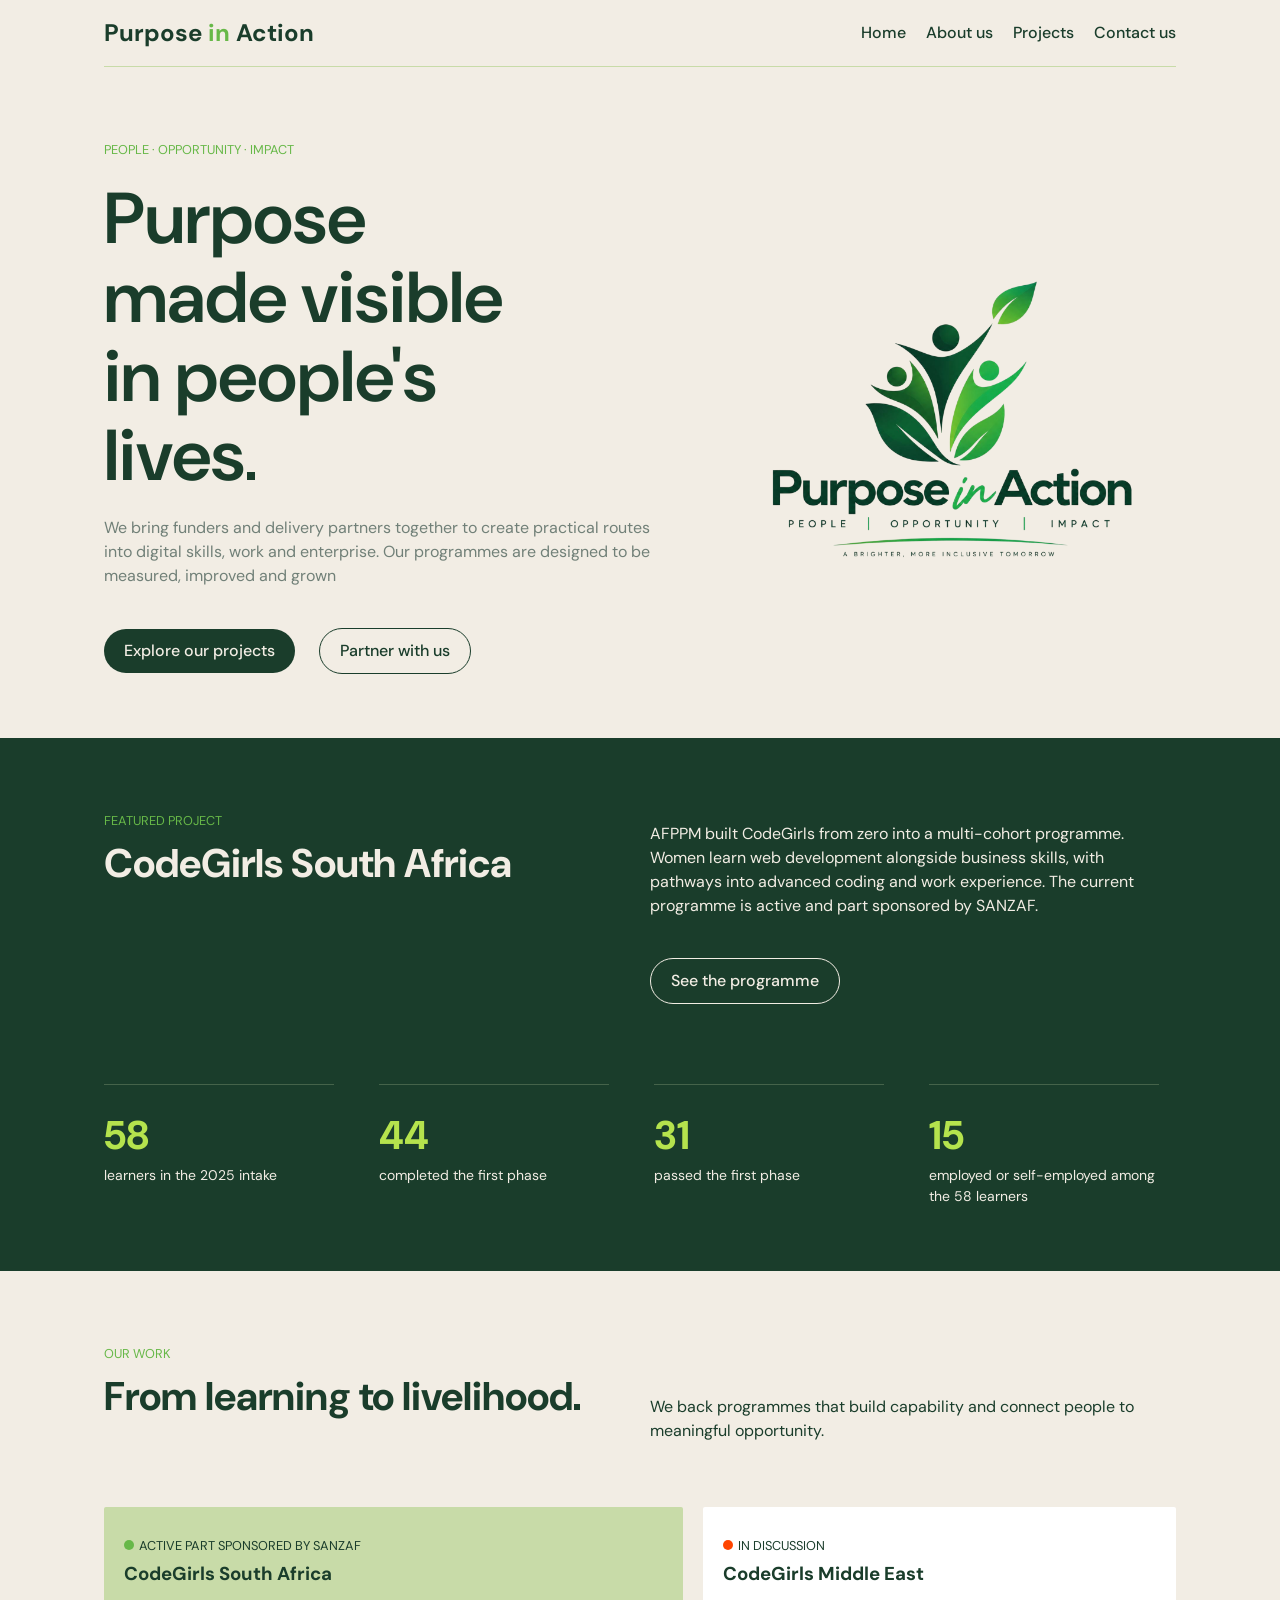
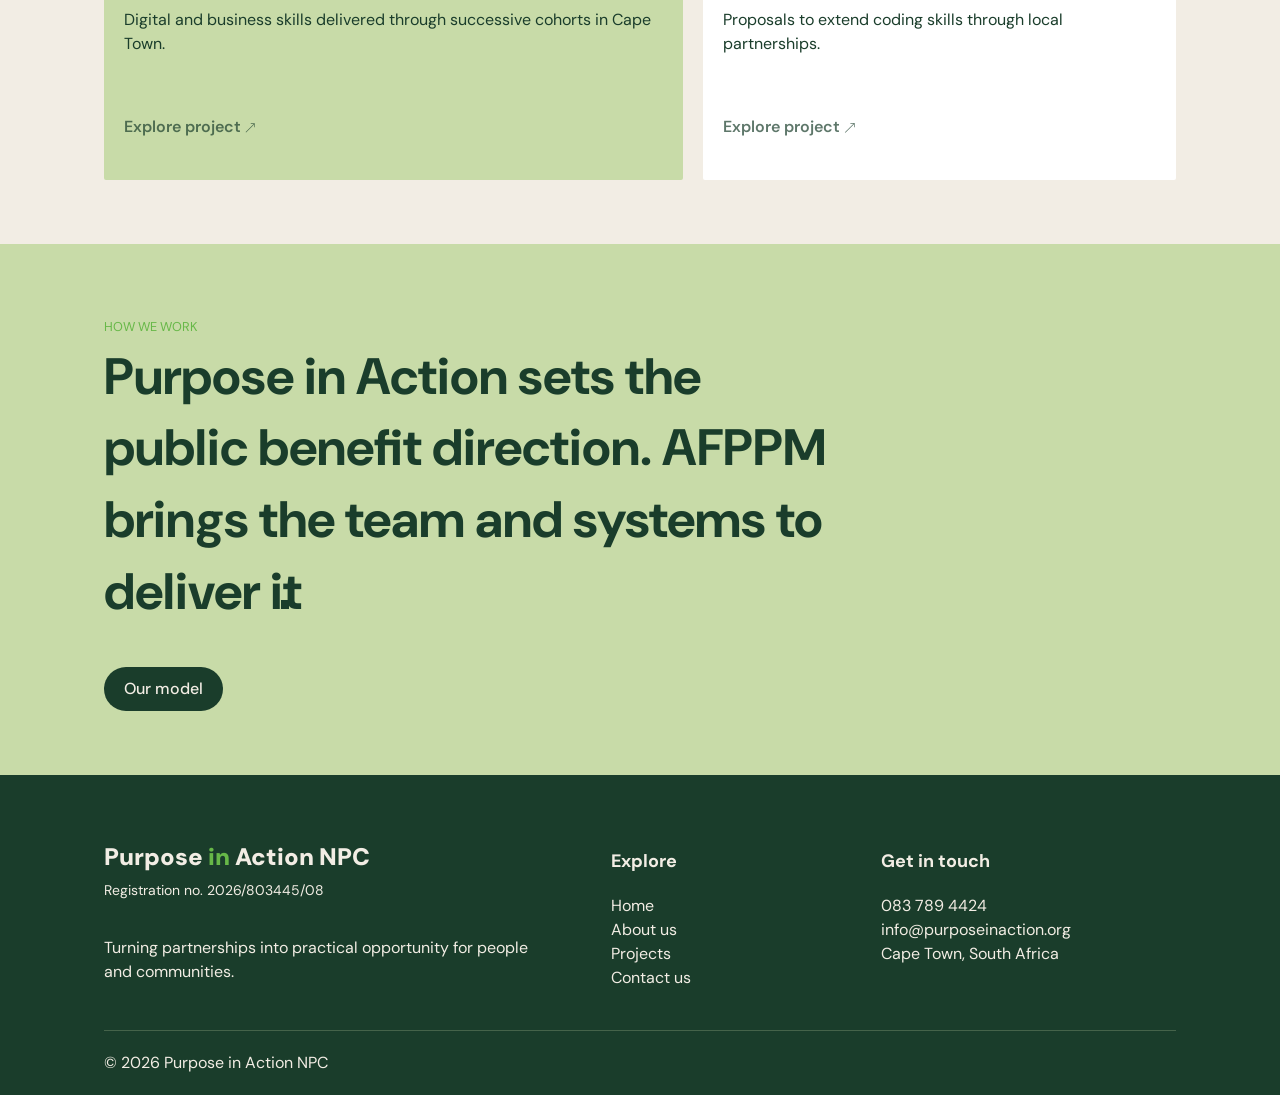
==== commit fe0efb1f: "Changed heading text" ====
--- a/index.html
+++ b/index.html
@@ -125,7 +125,7 @@
                 </div>
                 <div class="work-card-small">
                     <p class="tagline"><span class="circle-two"></span> IN DISCUSSION</p>
-                    <h3>CodeGirls Egypt & Gaza</h3>
+                    <h3>CodeGirls Middle East</h3>
                     <p>Proposals to extend coding skills through local partnerships.</p>
                     <div class="link-text">
                        <a href="./pages/projects.html">Explore project
--- a/assets/css/style.css
+++ b/assets/css/style.css
@@ -750,7 +750,7 @@
   } */
 }
 
-@media (max-width: 375px) {
+@media (max-width: 440px) {
   .container {
     padding: 0 var(--spacing-sm);
   }
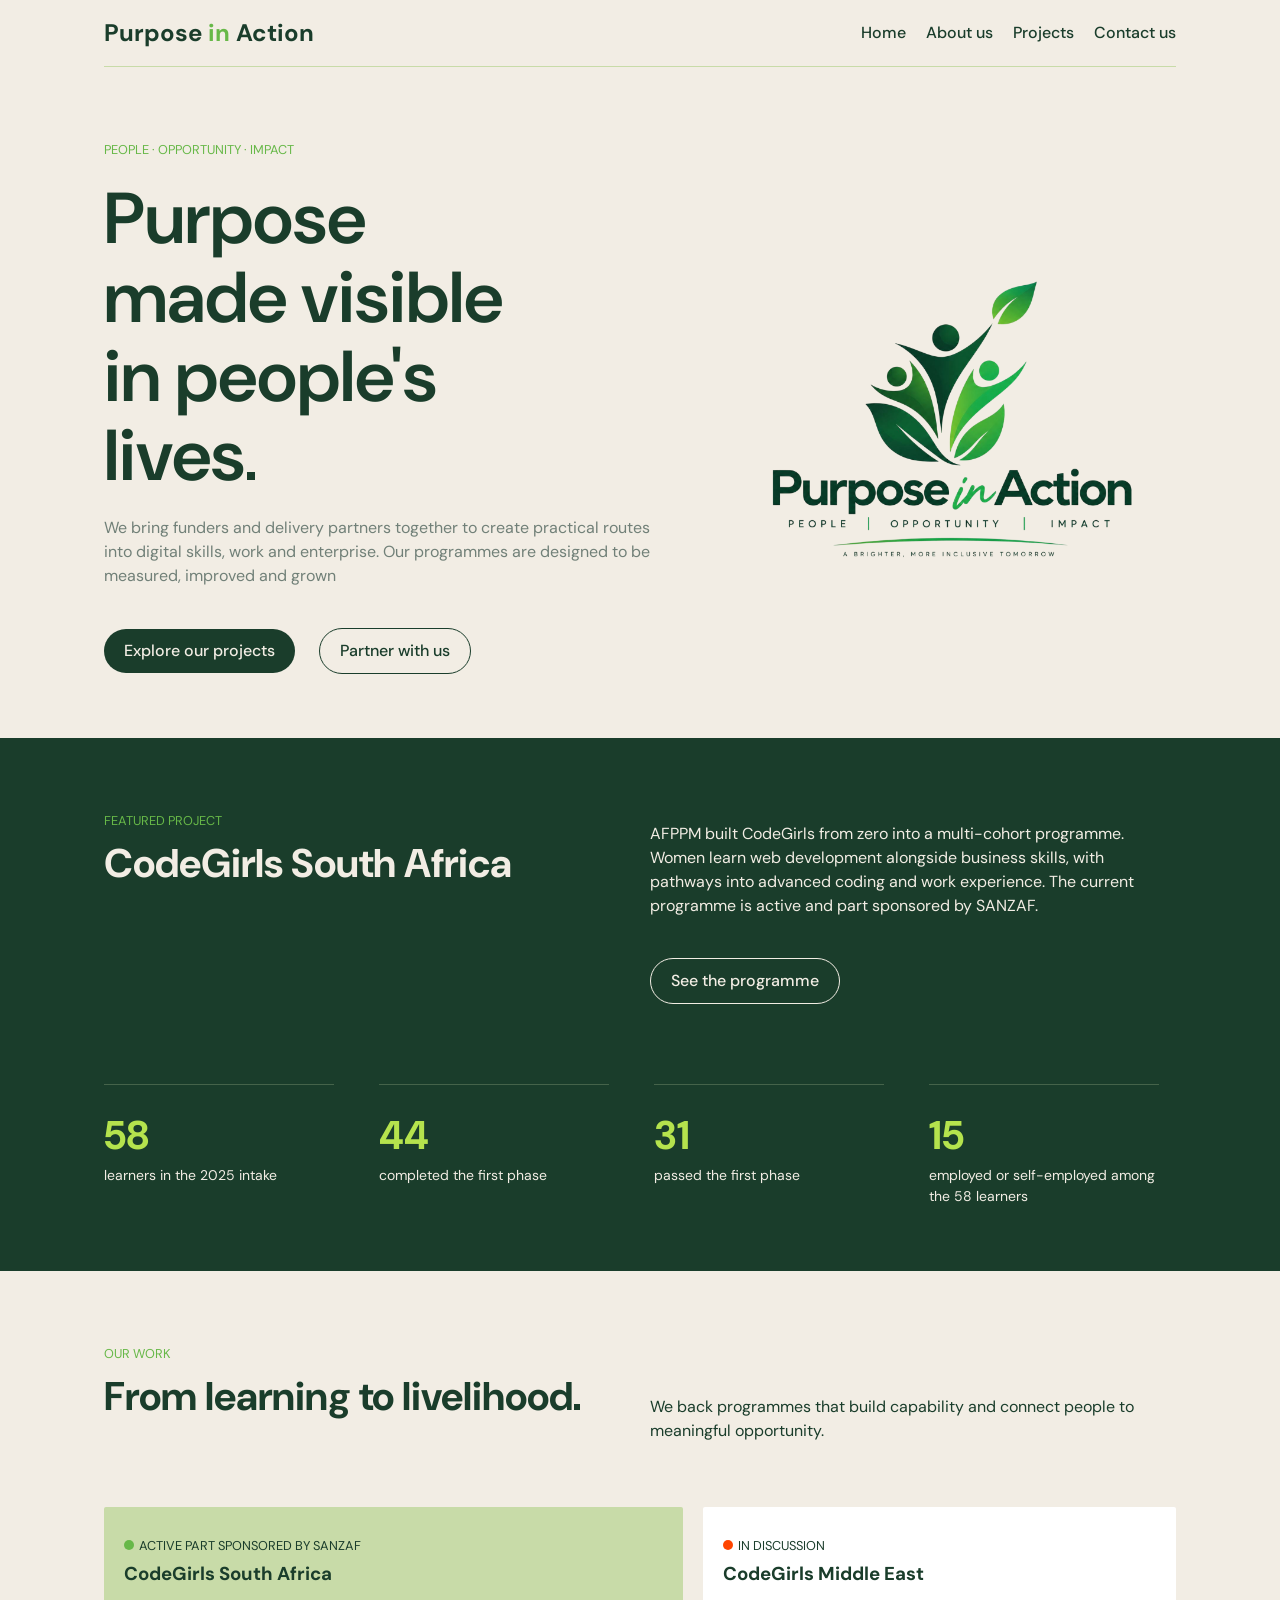
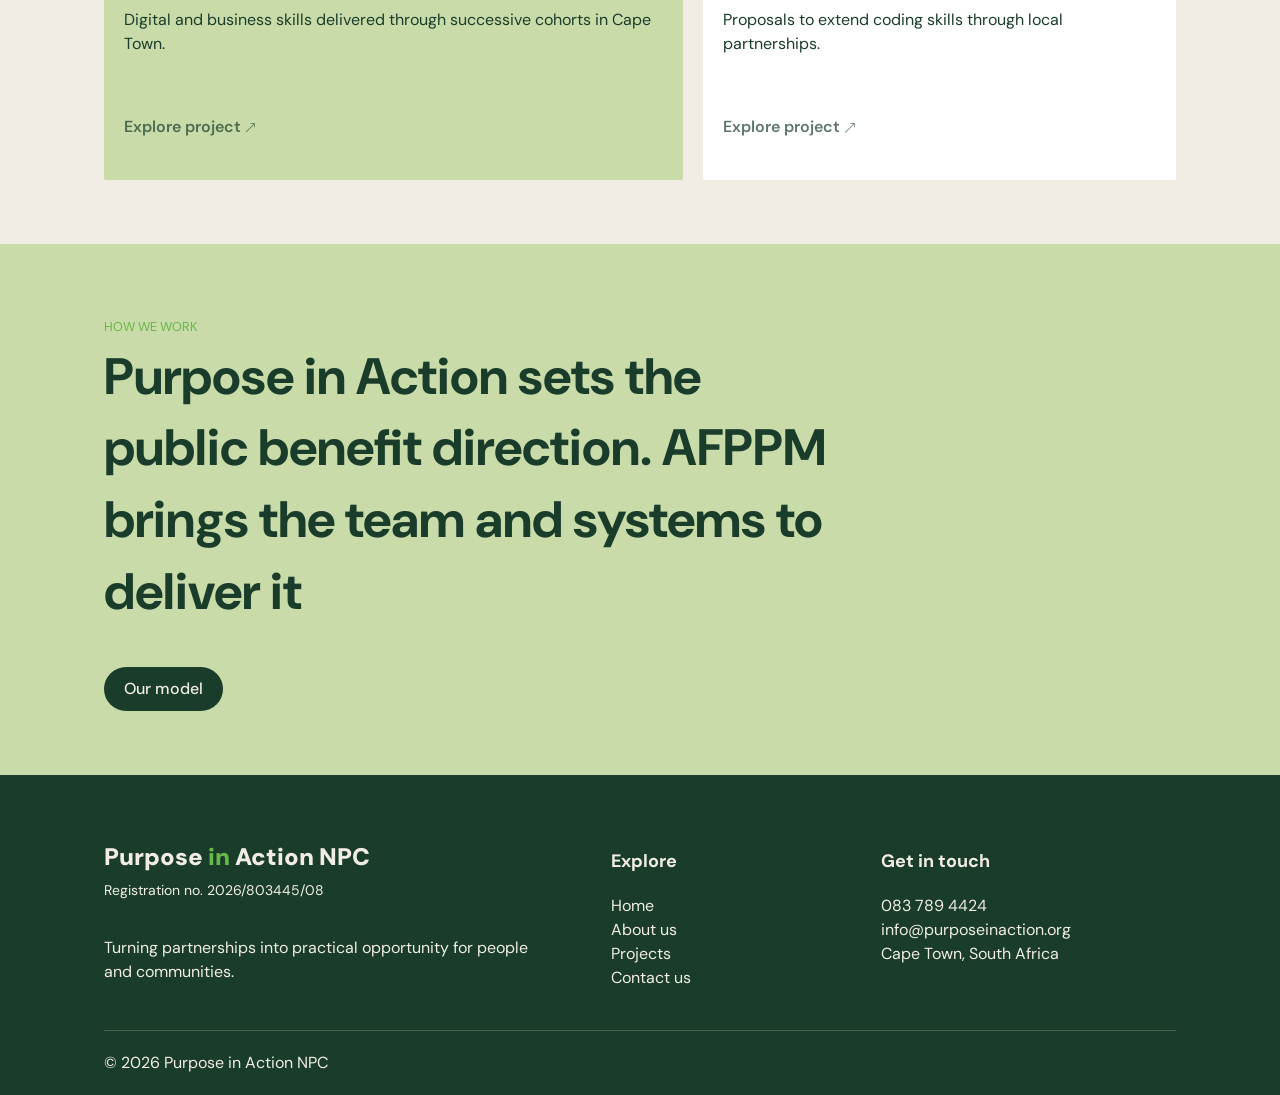
==== commit e5bcbd42: "removed cta fullstop on about page" ====
--- a/index.html
+++ b/index.html
@@ -119,7 +119,7 @@
                     <p>Digital and business skills delivered through successive cohorts in Cape Town.</p>
                     <div class="link-text">
                         <a href="./pages/projects.html">Explore project
-                           <svg class="arrow" width="64px" height="64px" viewBox="0 0 24 24" xmlns="http://www.w3.org/2000/svg" fill="#1a3d2bb3"><g id="SVGRepo_bgCarrier" stroke-width="0"></g><g id="SVGRepo_tracerCarrier" stroke-linecap="round" stroke-linejoin="round"></g><g id="SVGRepo_iconCarrier"><path d="M13 5h6v6h-1V6.707L6.104 18.604l-.707-.707L17.293 6H13z"></path><path fill="none" d="M0 0h24v24H0z"></path></g></svg>
+                           <svg class="arrow" width="64px" height="64px" viewBox="0 0 24 24" xmlns="http://www.w3.org/2000/svg" fill="#1a3d2bb3"><g class="SVGRepo_bgCarrier" stroke-width="0"></g><g class="SVGRepo_tracerCarrier" stroke-linecap="round" stroke-linejoin="round"></g><g class="SVGRepo_iconCarrier"><path d="M13 5h6v6h-1V6.707L6.104 18.604l-.707-.707L17.293 6H13z"></path><path fill="none" d="M0 0h24v24H0z"></path></g></svg>
                         </a>
                     </div>
                 </div>
@@ -129,7 +129,7 @@
                     <p>Proposals to extend coding skills through local partnerships.</p>
                     <div class="link-text">
                        <a href="./pages/projects.html">Explore project
-                           <svg class="arrow arrow-two" width="64px" height="64px" viewBox="0 0 24 24" xmlns="http://www.w3.org/2000/svg" fill="#1a3d2bb3"><g id="SVGRepo_bgCarrier" stroke-width="0"></g><g id="SVGRepo_tracerCarrier" stroke-linecap="round" stroke-linejoin="round"></g><g id="SVGRepo_iconCarrier"><path d="M13 5h6v6h-1V6.707L6.104 18.604l-.707-.707L17.293 6H13z"></path><path fill="none" d="M0 0h24v24H0z"></path></g></svg>
+                           <svg class="arrow arrow-two" width="64px" height="64px" viewBox="0 0 24 24" xmlns="http://www.w3.org/2000/svg" fill="#1a3d2bb3"><g class="SVGRepo_bgCarrier" stroke-width="0"></g><g class="SVGRepo_tracerCarrier" stroke-linecap="round" stroke-linejoin="round"></g><g class="SVGRepo_iconCarrier"><path d="M13 5h6v6h-1V6.707L6.104 18.604l-.707-.707L17.293 6H13z"></path><path fill="none" d="M0 0h24v24H0z"></path></g></svg>
                         </a>
                     </div>
                 </div>
@@ -187,26 +187,6 @@
     </div>
 </footer>
 
-
-
-
-
-
-
-
-
-
-
-
-
-
-
-
-
-
-
-
-
     <script src="./assets/js/main.js"></script>
 </body>
 </html>
--- a/assets/css/style.css
+++ b/assets/css/style.css
@@ -223,6 +223,10 @@
   gap: 20px;
 }
 
+.main-menu li a:hover {
+  color: var(--lt-green-text);
+}
+
 /* =======================================
 HERO
 ========================================== */
@@ -287,7 +291,7 @@
 /* ======================================
 OUR WORK
 ========================================= */
-.our-work-section .square, .cta-section .square,
+.our-work-section .square,
 .governance .square,
 .pipeline .square  
  {
@@ -385,13 +389,13 @@
   margin-bottom: 40px;
 }
 
- .cta-section:nth-child(4) .square{
+ /* .cta-section:nth-child(4) .square{
   position: relative;
   right: 22.30px;
   top: 0.1px;
   width: 8.3px;
   height: 8.3px;
- }
+ } */
 /* ======================================
 ABOUT PAGE
 ========================================= */
@@ -776,7 +780,7 @@
     right: 0px;
 }
 
-.our-work-section .square, .cta-section .square,
+.our-work-section .square,
 .governance .square,
 .pipeline .square  
  {
@@ -867,17 +871,17 @@
     margin-top: 12px;
   }
 
-  .cta-section:nth-child(4) .square {
-    right: 10.95px;
+  /* .cta-section:nth-child(4) .square {
+    right: 1px;
     width: 4px;
     height: 4px;
-}
-
- .cta-section:nth-child(4) .square-about {
+} */
+
+ /* .cta-section:nth-child(4) .square-about {
     right: 0px;
     width: 4px;
     height: 4px;
-}
+} */
 
   .footer {
     padding: 2.5rem 0 0;
